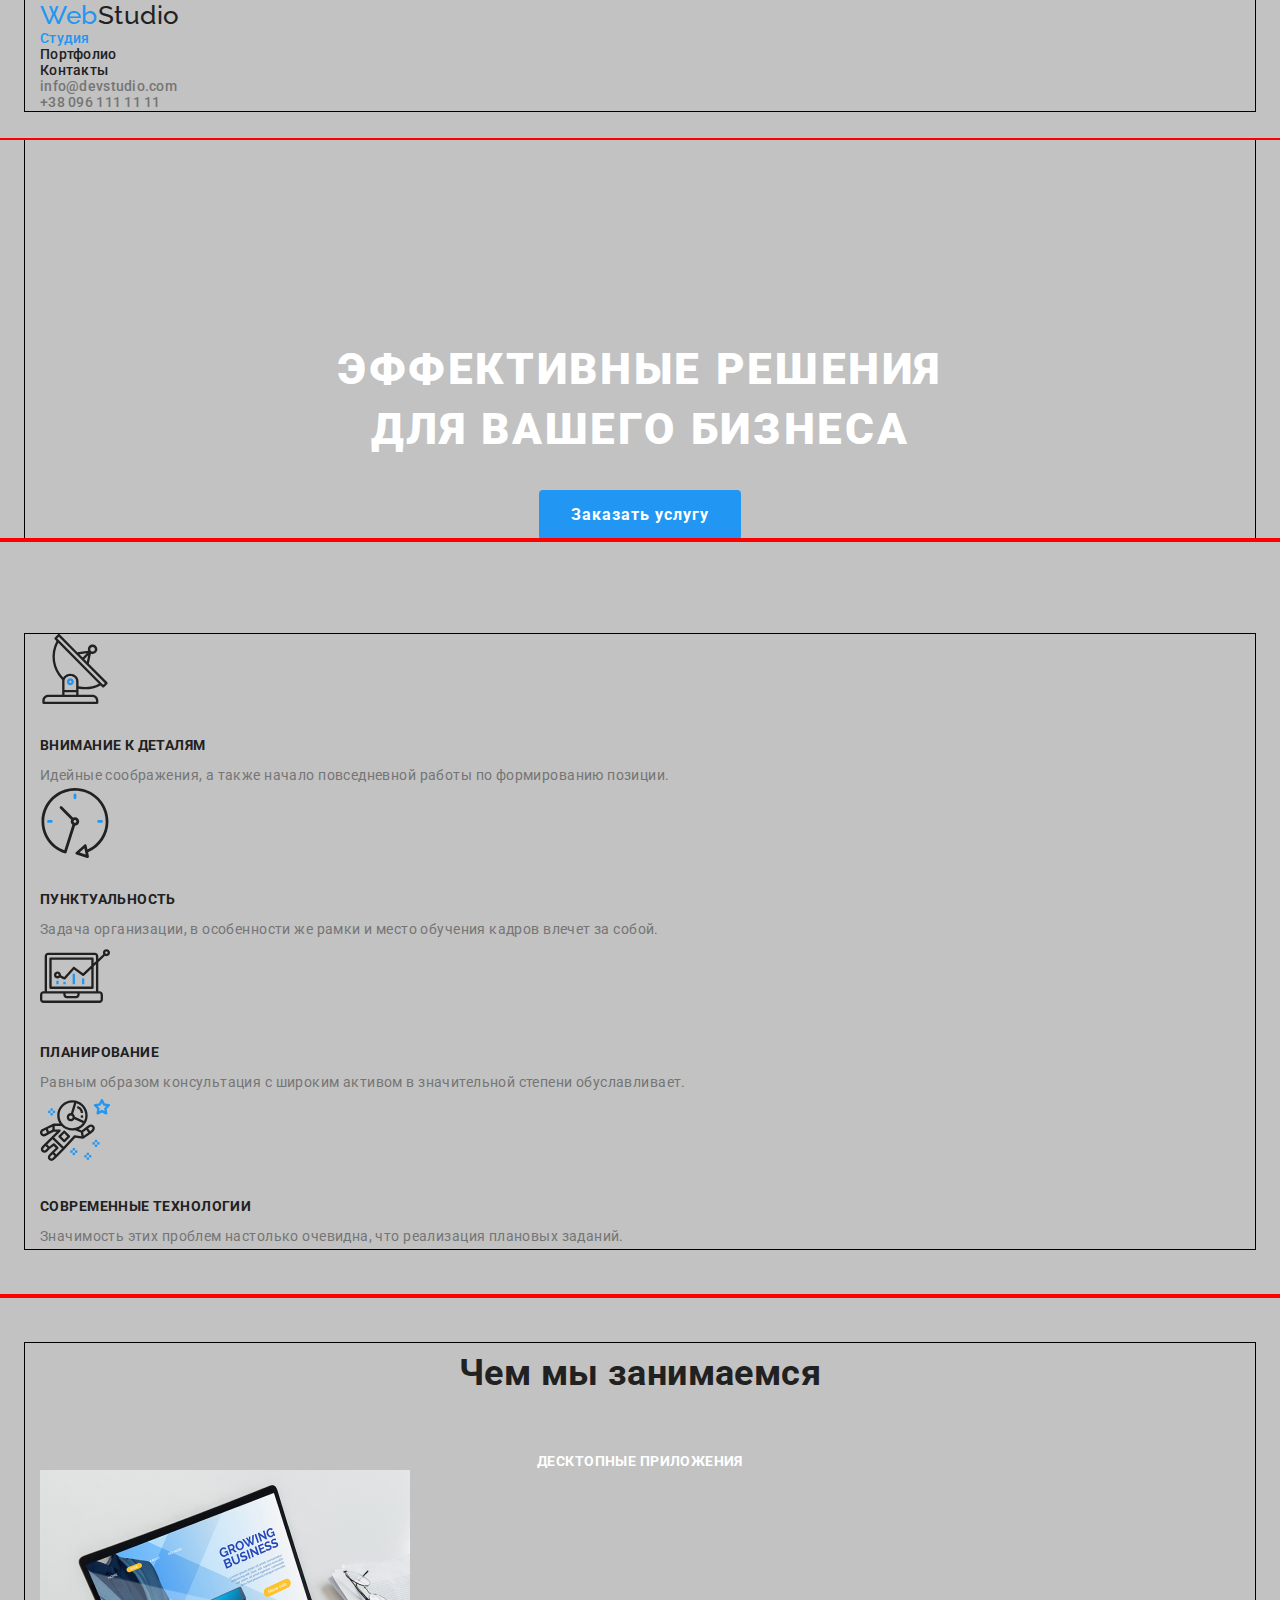
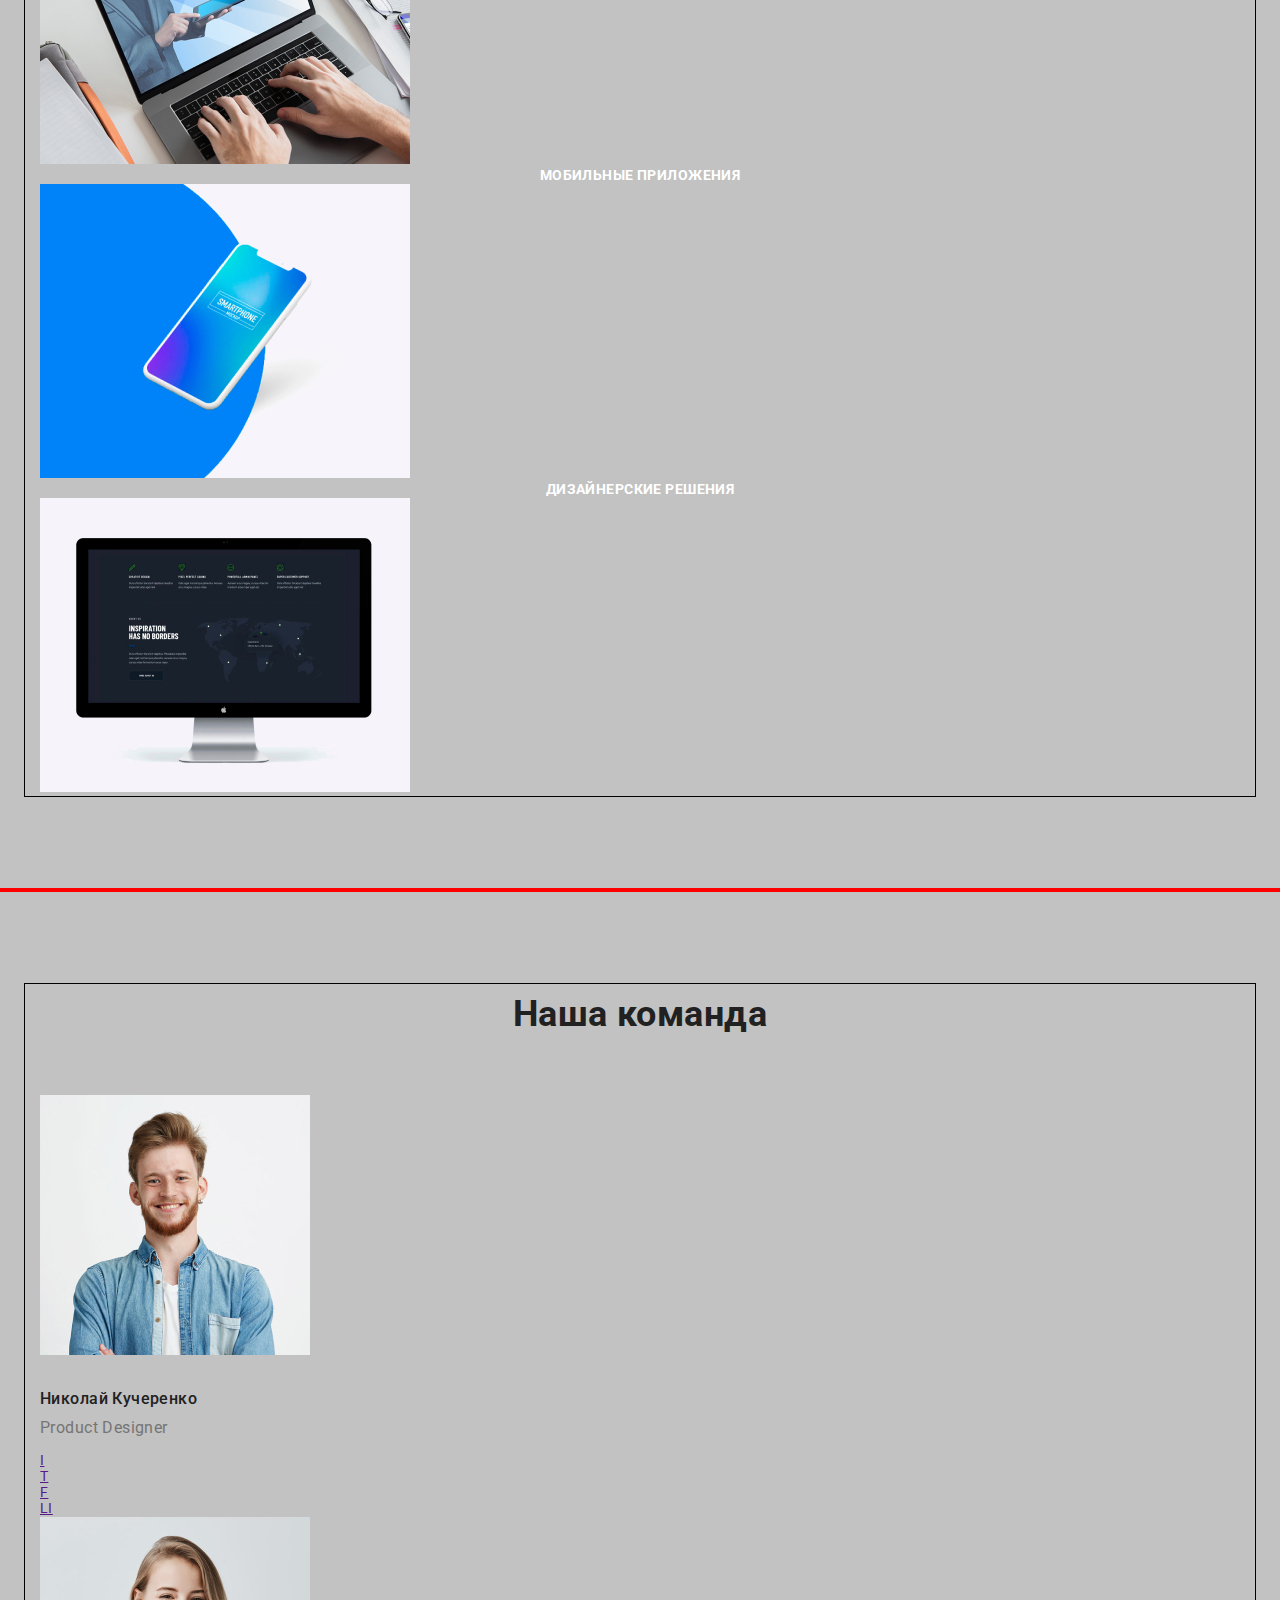
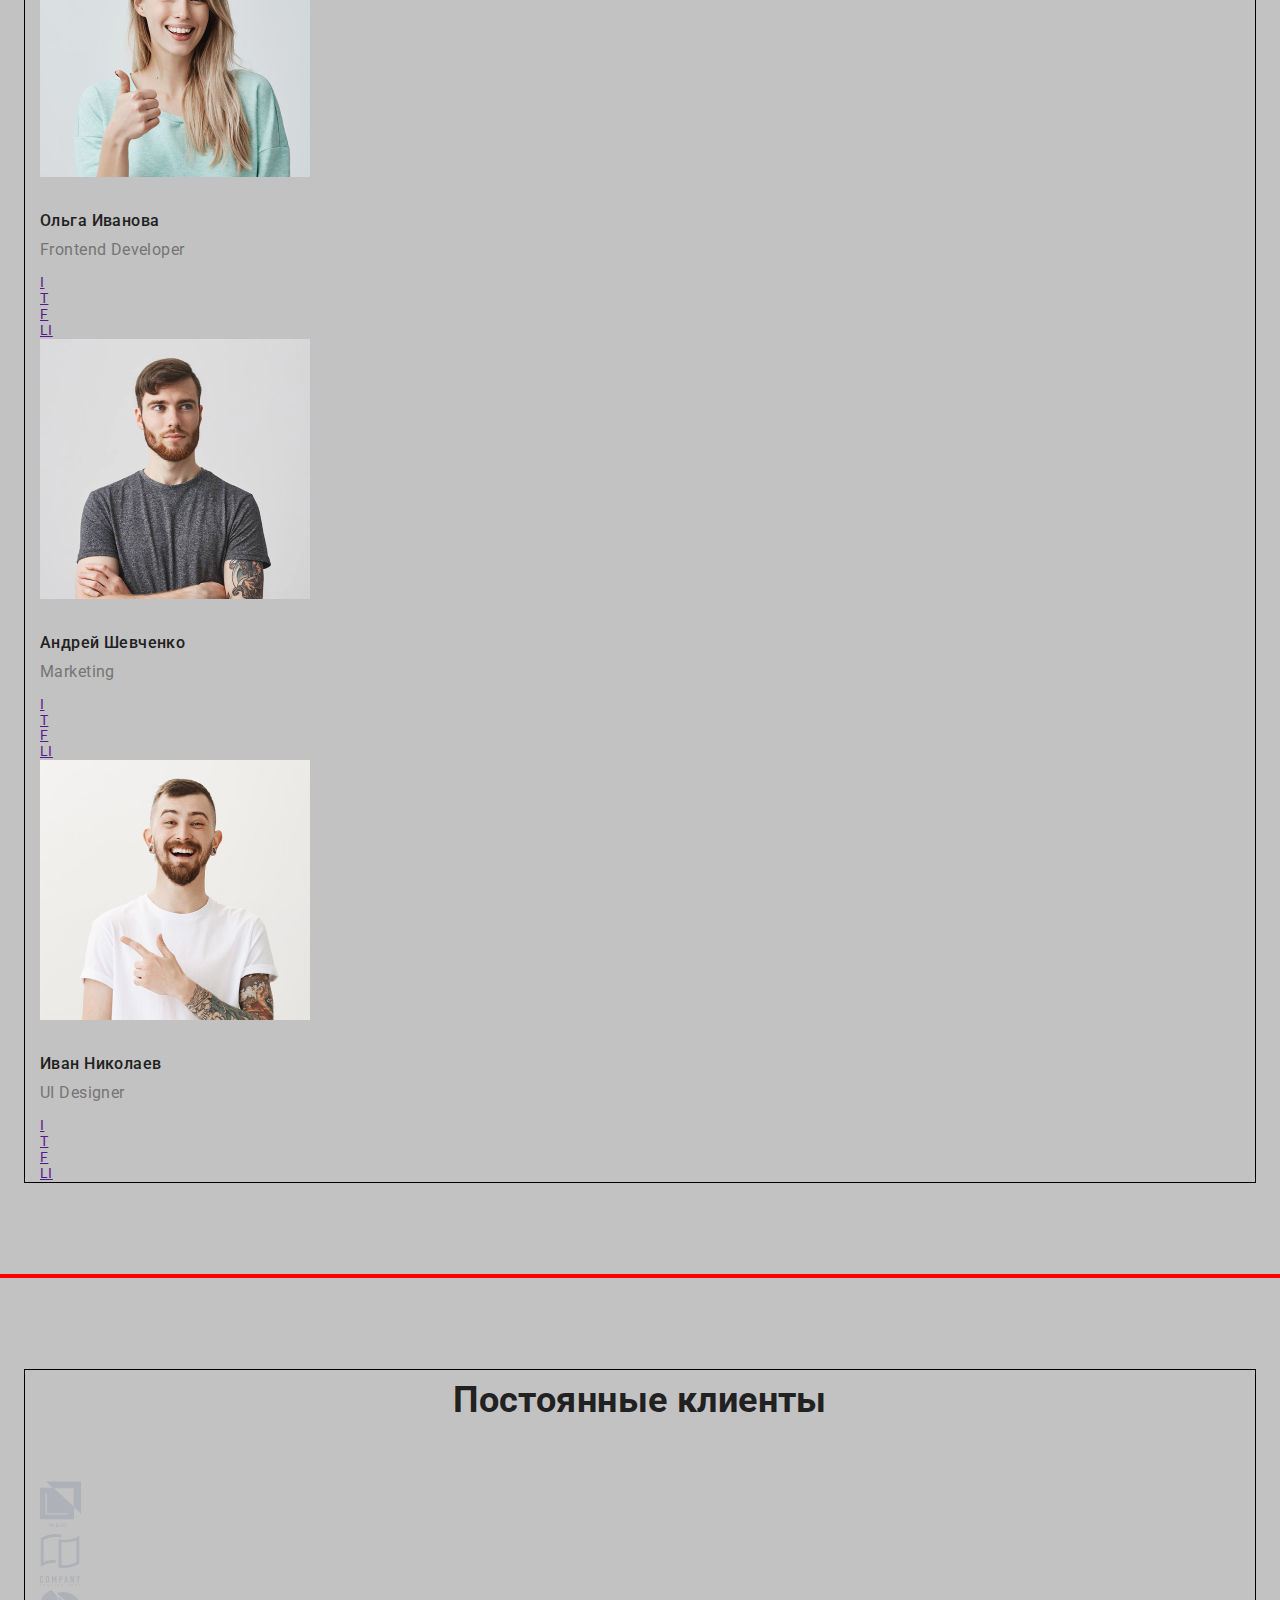
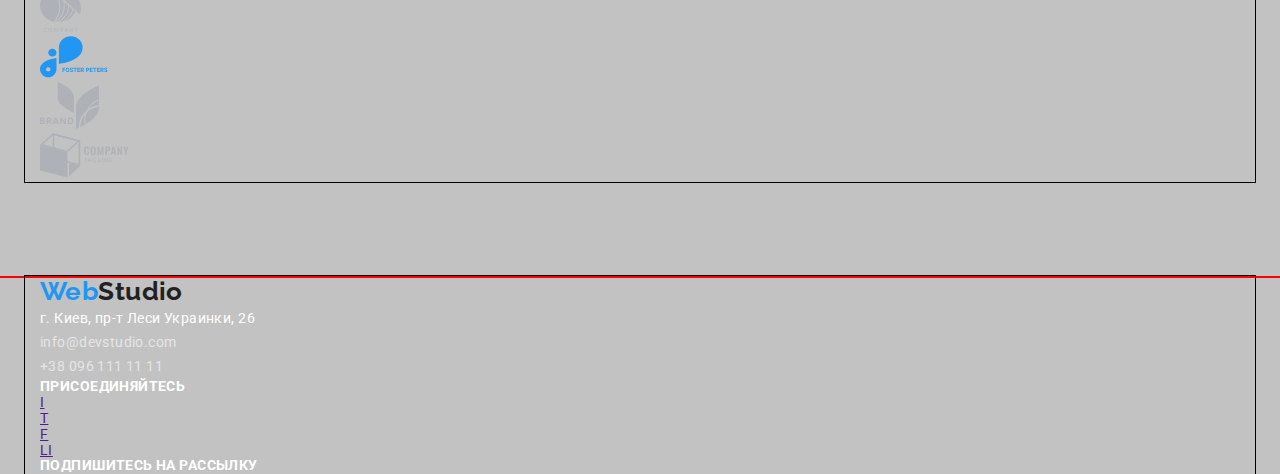
==== index.html @ 11f19dca "paddings" ====
<!DOCTYPE html>
<html lang="ru">
<head>
    <meta charset="UTF-8">
    <meta name="viewport" content="width=device-width, initial-scale=1.0">
    <title>WebStudio</title>
    <link href="https://fonts.googleapis.com/css2?family=Raleway:wght@700&family=Roboto:wght@400;500;700&display=swap"
        rel="stylesheet">
    <link rel="stylesheet" href="./css/styles.css">
    <link rel="stylesheet" href="./css/normalize.css">
</head>
<body>
    <!-- неизменная шапка сайта -->
    <header>
        <div class="container">
                    <nav class="nav">
                        <div class="nav-container">
                            <a href="" class="logo"><span class="part-first">Web</span><span class="part-second">Studio</span></a>
                    
                            <ul class="nav list">
                                <li><a class="active-page" href="./index.html">Студия</a></li>
                                <li><a href="./portfolio.html">Портфолио</a></li>
                                <li><a href="">Контакты</a></li>
                            </ul>
                        </div>
                    </nav>
                    
                    <div class="contacts-container">
                        <ul class="contacts list">
                            <li><a href="mailto:info@devstudio.com">info@devstudio.com</a></li>
                            <li><a href="tel:00380961111111">+38 096 111 11 11</a></li>
                        </ul>
                    </div>
        </div>
          
    </header>

    <main>
        <!-- герой -->
        <section class="hero section">
            <div class="container">
                <h1>Эффективные решения<br> для вашего бизнеса</h1>
                <a class="btn" href=""> Заказать услугу</a>
            </div>
        </section>
        
        <!-- наши преимущества -->
        <section class="advantages section">
           <div class="container">
                <h2 hidden>Наши преимущества</h2> <!-- заголовок будет невидимым, но должен существовать -->
                <ul class="advantages-list list">
                    <li>
                        <img src="./images/antenna.svg" alt="антенна">
                        <h3>Внимание к деталям</h3>
                        <p>Идейные соображения, а также начало повседневной работы по формированию позиции.</p>
                    </li>
                    <li>
                        <img src="./images/clock.svg" alt="часы">
                        <h3>Пунктуальность</h3>
                        <p>Задача организации, в особенности же рамки и место обучения кадров влечет за собой.</p>
                    </li>
                    <li>
                        <img src="./images/diagram.svg" alt="схема">
                        <h3>Планирование</h3>
                        <p>Равным образом консультация с широким активом в значительной степени обуславливает.</p>
                    </li>
                    <li>
                        <img src="./images/astronaut.svg" alt="космонавт">
                        <h3>Современные технологии</h3>
                        <p>Значимость этих проблем настолько очевидна, что реализация плановых заданий.</p>
                    </li>
                </ul>
           </div>
        </section>

        <!-- Чем мы занимаемся -->
        <section class="activities section">
            <div class="container">
                <h2 class="section-title">Чем мы занимаемся</h2>
                <ul class="activities-list list">
                    <li class="activities-list-item">
                        <h3>Десктопные приложения</h3>
                        <img src="./images/laptop1.jpg" alt="пк" width="370" height="294">
                    </li>
                    <li class="activities-list-item">
                        <h3>Мобильные приложения</h3>
                        <img src="./images/phone2.jpg" alt="мобильный телефон" width="370" height="294">
                        </liclass="activities-list-item">
                    <li class="activities-list-item">
                        <h3>Дизайнерские решения</h3>
                        <img src="./images/monitor3.jpg" alt="монитор" width="370" height="294">
                    </li>
            </div>
            </ul>
        </section>

        <!-- Наша команда -->
        <section class="team section">
            <div class="container">
                <h2 class="section-title">Наша команда</h2>
                <ul class="our-team-list list">
                    <li class="our-team-list-item">
                        <img src="./images/person1.jpg" alt="фото Кучеренко" width="270" height="260">
                        <h3>Николай Кучеренко</h3>
                        <p>Product Designer</p>
                        <ul class="list">
                            <li><a href="" aria-label="insta icon">I</a></li>
                            <li><a href="" aria-label="twitter icon">T</a></li>
                            <li><a href="" aria-label="facebook icon">F</a></li>
                            <li><a href="" aria-label="linkedin icon">LI</a></li>
                        </ul>
                    </li>
                    <li class="our-team-list-item">
                        <img src="./images/person2.jpg" alt="фото Иванова" width="270" height="260">
                        <h3>Ольга Иванова</h3>
                        <p>Frontend Developer</p>
                        <ul class="list">
                            <li><a href="" aria-label="insta icon">I</a></li>
                            <li><a href="" aria-label="twitter icon">T</a></li>
                            <li><a href="" aria-label="facebook icon">F</a></li>
                            <li><a href="" aria-label="linkedin icon">LI</a></li>
                        </ul>
                    </li>
                    <li class="our-team-list-item">
                        <img src="./images/person3.jpg" alt="фото Шевченко" width="270" height="260">
                        <h3>Андрей Шевченко</h3>
                        <p>Marketing</p>
                        <ul class="list">
                            <li><a href="" aria-label="insta icon">I</a></li>
                            <li><a href="" aria-label="twitter icon">T</a></li>
                            <li><a href="" aria-label="facebook icon">F</a></li>
                            <li><a href="" aria-label="linkedin icon">LI</a></li>
                        </ul>
                    </li>
                    <li class="our-team-list-item">
                        <img src="./images/person4.jpg" alt="фото Николаев" width="270" height="260">
                        <h3>Иван Николаев</h3>
                        <p>UI Designer</p>
                        <ul class="list">
                            <li><a href="" aria-label="insta icon">I</a></li>
                            <li><a href="" aria-label="twitter icon">T</a></li>
                            <li><a href="" aria-label="facebook icon">F</a></li>
                            <li><a href="" aria-label="linkedin icon">LI</a></li>
                        </ul>
                    </li>
                </ul>
            </div>
        </section>

        <!-- Постоянные клиенты -->
        <section class="clients section">
            <div class="container">
                <h2 class="section-title">Постоянные клиенты</h2>
                
                <ul class="clients-list list">
                    <li class="clients-list-item">
                        <a class="client" href="" target="_blank">
                            <img class="clients-list-item-icon" src="./images/logo1.svg" alt="логотип компании"></a>
                    </li>
                    <li>
                        <a href="" target="_blank"><img src="./images/logo2.svg" alt="логотип компании"></a>
                    </li>
                    <li>
                        <a href="" target="_blank"><img src="./images/logo3.svg" alt="логотип компании"></a>
                    </li>
                    <li>
                        <a href="" target="_blank"><img src="./images/logo4.svg" alt="логотип компании"></a>
                    </li>
                    <li>
                        <a href="" target="_blank"><img src="./images/logo5.svg" alt="логотип компании"></a>
                    </li>
                    <li>
                        <a href="" target="_blank"><img src="./images/logo6.svg" alt="логотип компании"></a>
                    </li>
                </ul>
            </div>

        </section>

    </main>

<!-- футер -->

    <footer>
        <div class="container">
            <div>
                <a href="" class="logo"><span class="part-first">Web</span><span class="part-second">Studio</span></a>
            
                <address class="location">
                    <a class="map" href="https://goo.gl/maps/HwrvqcL7cg5Yp1Jj8">г. Киев, пр-т Леси Украинки, 26</a>
            
                    <ul class="footer-contacts list">
                        <li><a class="footer-contacts-details" href="mailto:info@devstudio.com">info@devstudio.com</a></li>
                        <li><a class="footer-contacts-details" href="tel:00380961111111">+38 096 111 11 11</a></li>
                    </ul>
                </address>
            
            
            </div>
            
            <div>
                <b class="attention">Присоединяйтесь</b>
                <ul class="sm-list list">
                    <li><a href="" aria-label="insta icon">I</a></li>
                    <li><a href="" aria-label="twitter icon">T</a></li>
                    <li><a href="" aria-label="facebook icon">F</a></li>
                    <li><a href="" aria-label="linkedin icon">LI</a></li>
                </ul>
            </div>
            
            <div>
                <b class="attention">Подпишитесь на рассылку</b>
                <!-- здесь будет форма -->
            </div>
        </div>
    </footer>    
</body>
</html>
---- css/styles.css ----
:root{
    --primary-text-color: #757575;
    --black-title-color: #212121;
    --white-title-color: #ffffff;
    --additional-color: #2196F3;

    --primary-bgc: #ffffff;
    --button-bcg: #F5F4FA;
    --temporary-bgc: #c2c2c2;
}

html{
    box-sizing: border-box;
}

*, *::before, *::after{
    box-sizing: inherit; 
}

body{
    color:var(--primary-text-color);
    background-color: var(--temporary-bgc);
    font-family: Roboto, sans-serif;
    font-size: 14px;
    line-height: 1.14;
    letter-spacing: 0.03em;
    
    
}
.list{
    list-style: none;
    padding: 0;
    margin: 0;
}

h1, h2, h3, h4, h5, h6, p {
    margin-top: 0px;
    margin-bottom: 0px;
}

.nav .active-page{
    color: var(--additional-color);
}

.section-title{
    color: var(--black-title-color);
    font-weight: 700;
    font-size: 36px;
    line-height: 1.7;
    text-align: center;
    margin-bottom: 50px;
}

.current{
    color: var(--additional-color);
}

.container{
    width: 1230px;
    padding-right: 15px;
    padding-left: 15px;
    margin-left: auto;
    margin-right: auto;
    outline: 1px solid black;
}

section{
    outline: 2px solid red;
}

/* LOGO */
.part-first{
    color: var(--additional-color);
}

.part-second{
    color: var(--black-title-color);
}

.logo{
    font-family: Raleway, sans-serif;
    text-decoration: none;
    font-weight: bold;
    font-size: 26px;
    line-height: 1.2;
}

/* NAVIGATION */

.nav a{
    color: var(--black-title-color);
    text-decoration: none;
    font-weight: 500;
    letter-spacing: 0.02em;
}

.nav a:hover,
.nav a:focus{
    color: var(--additional-color);
}

/* CONTACTS */

.contacts a{
    color: var(--primary-text-color);
    text-decoration: none;
    font-weight: 500;
    font-size: inherit;
    line-height: 1.14;
    letter-spacing: 0.02em;
}

.contacts a:hover{
    color: var(--additional-color)
}

/* герой */

.hero{
    text-align: center;
    margin: 0;
}

.hero h1{
    color: var(--white-title-color);
    text-transform: uppercase;
    font-weight: 900;
    font-size: 44px;
    line-height: 1.36;
    letter-spacing: 0.06em;
    padding-top: 200px;
    margin-bottom: 30px;
}

.hero a{
    color: var(--white-title-color);
    background-color: var(--additional-color);
    text-decoration: none;
    font-weight: bold;
    font-size: 16px;
    line-height: 1.87;
    text-align: center;
    letter-spacing: 0.06em;   
}

.btn{
    display: inline-block;
    padding: 10px 32px;
    border-radius: 4px;
}

/* наши преимущества */

.advantages{
    padding-top: 94px;
    padding-bottom: 47px;
}

.advantages-list h3,
.activities-list h3{
    font-size: 14px;
    line-height: 1.14;
    color: var(--black-title-color);
    text-transform: uppercase;
    font-weight: bold;
    
}

.advantages-list h3{
    margin-top: 30px;
    margin-bottom: 10px;
}

.advantages-list p{
    font-size: 14px;
    line-height: 1.7;
}

/* Чем мы занимаемся */

.activities{
    margin: 0px;
    padding-top: 47px;
    padding-bottom: 94px;
}

.activities-list h3{
    color: var(--white-title-color);
    text-align: center;
}

/* Команда */

.team{
    padding-top: 94px;
    padding-bottom: 94px;
}

.team img{
    margin-bottom: 30px;
}

.team h3{
    color: var(--black-title-color);
    font-weight: 500;
    font-size: 16px;
    line-height: 1.19;
    margin-bottom: 10px;
}

.team p{
    font-size: 16px;
    line-height: 1.19;
    margin-bottom: 16px;
}

.team a:hover,
.team a:focus{
    background-color: var(--additional-color);
}


/* Постоянные клиенты  */

.clients{
    padding-top: 94px;
    padding-bottom: 94px;
}

.client-list-item:hover .clients-list-item-icon{
    fill: var(--additional-color); 
}

/* footer */

.location .map{
    color: var(--white-title-color);
    font-size: 14px;
    line-height: 1.7;
    font-style: normal;
    text-decoration: none;
}

.footer-contacts .footer-contacts-details{
    color: rgba(255, 255, 255, 0.6);
    font-size: inherit;
    line-height: 1.7;
    font-style: normal;
    text-decoration: none;
}

.attention{
    color: var(--white-title-color);
    font-weight: bold;
    text-transform: uppercase;
}

.sm-list a:hover{
    background-color: var(--additional-color);
}


/* PORTFOLIO */

.portfolio-button{
    font-family: inherit;
    color: var(--black-title-color);
    background-color: var(--button-bcg);
    font-weight: 500;
    font-size: 16px;
    line-height: 1.62;
    text-align: center;

}

.portfolio-button:hover{
    color: var(--white-title-color);
    background-color: var(--additional-color);
}

.portfolio-list a{
    text-decoration: none;
}

.portfolio-list h2{
    color: var(--black-title-color);
    font-weight: bold;
    font-size: 18px;
    line-height: 2;
    letter-spacing: 0.06em;
}

.portfolio-type{
    color: var(--primary-text-color);
    font-size: 16px;
    line-height: 1.9;
}

.portfolio-description{
    color: var(--white-title-color);
    font-size: 18px;
    line-height: 28px;
}
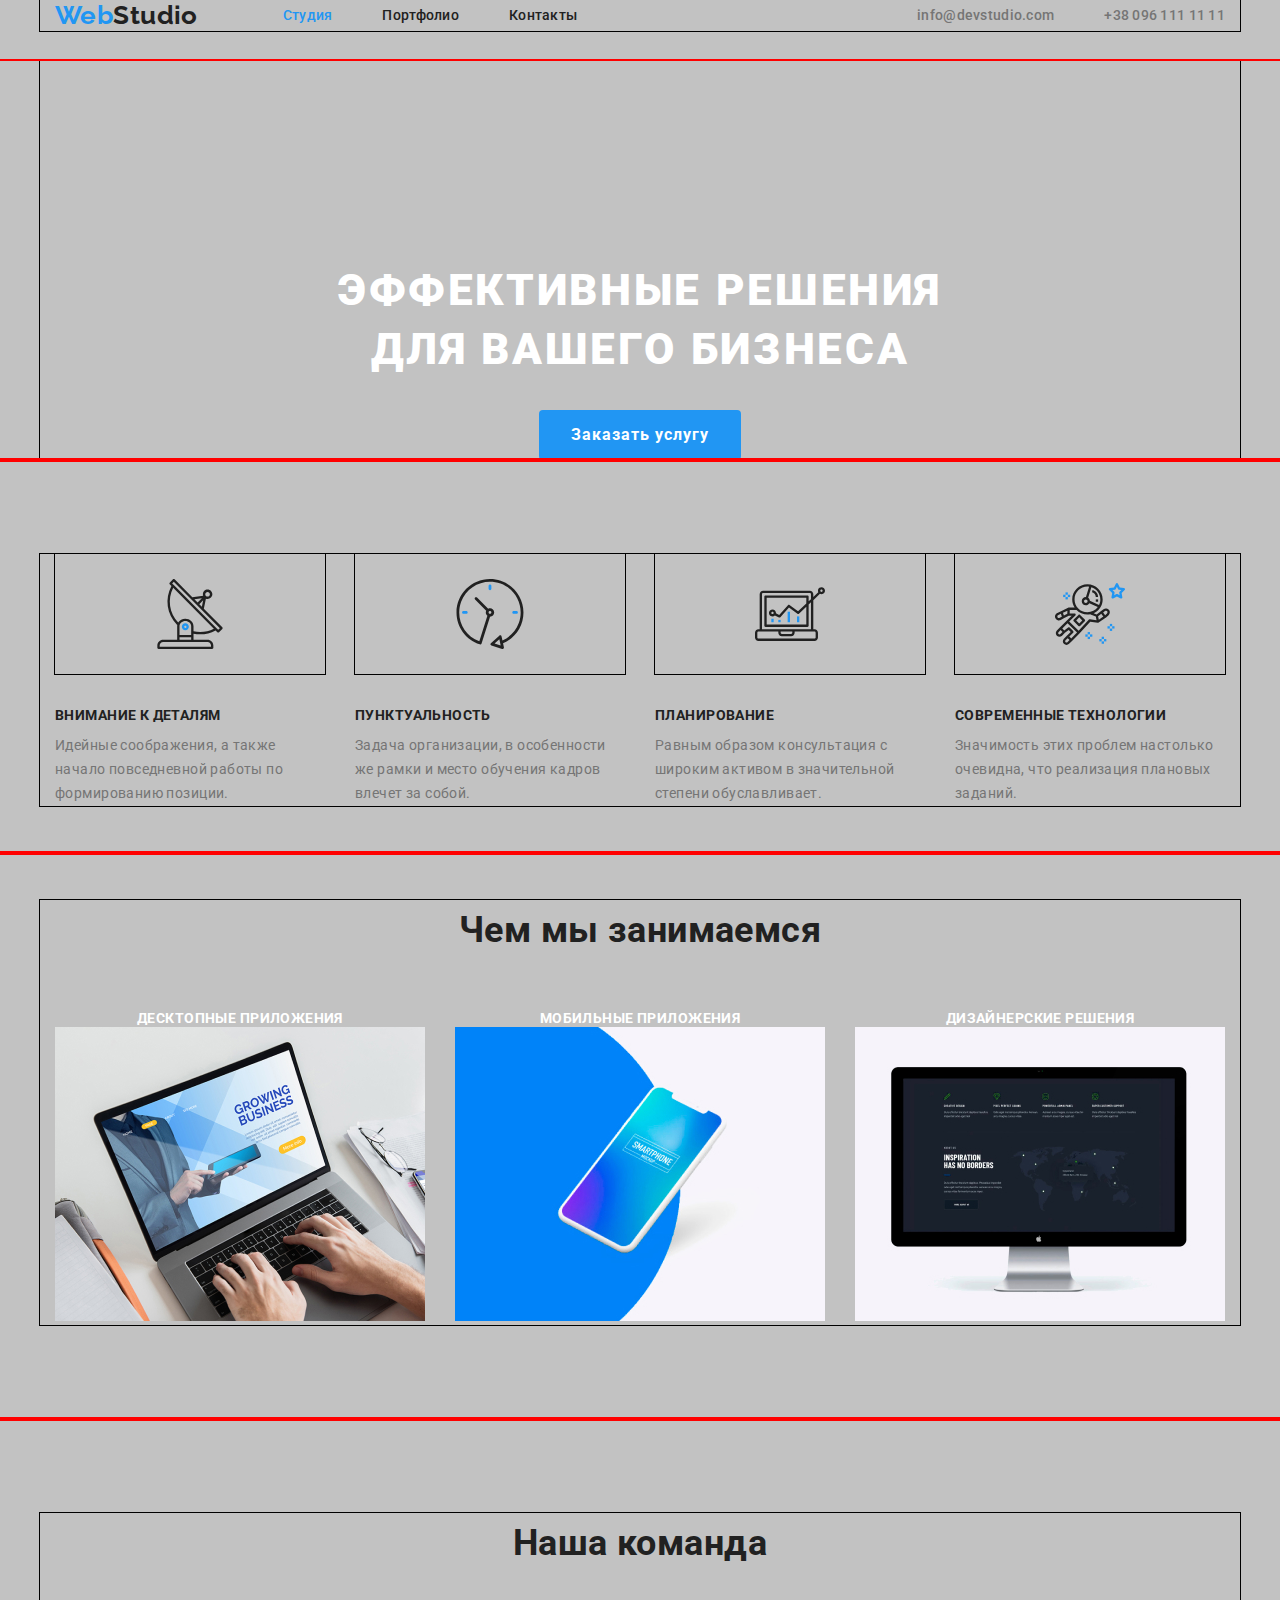
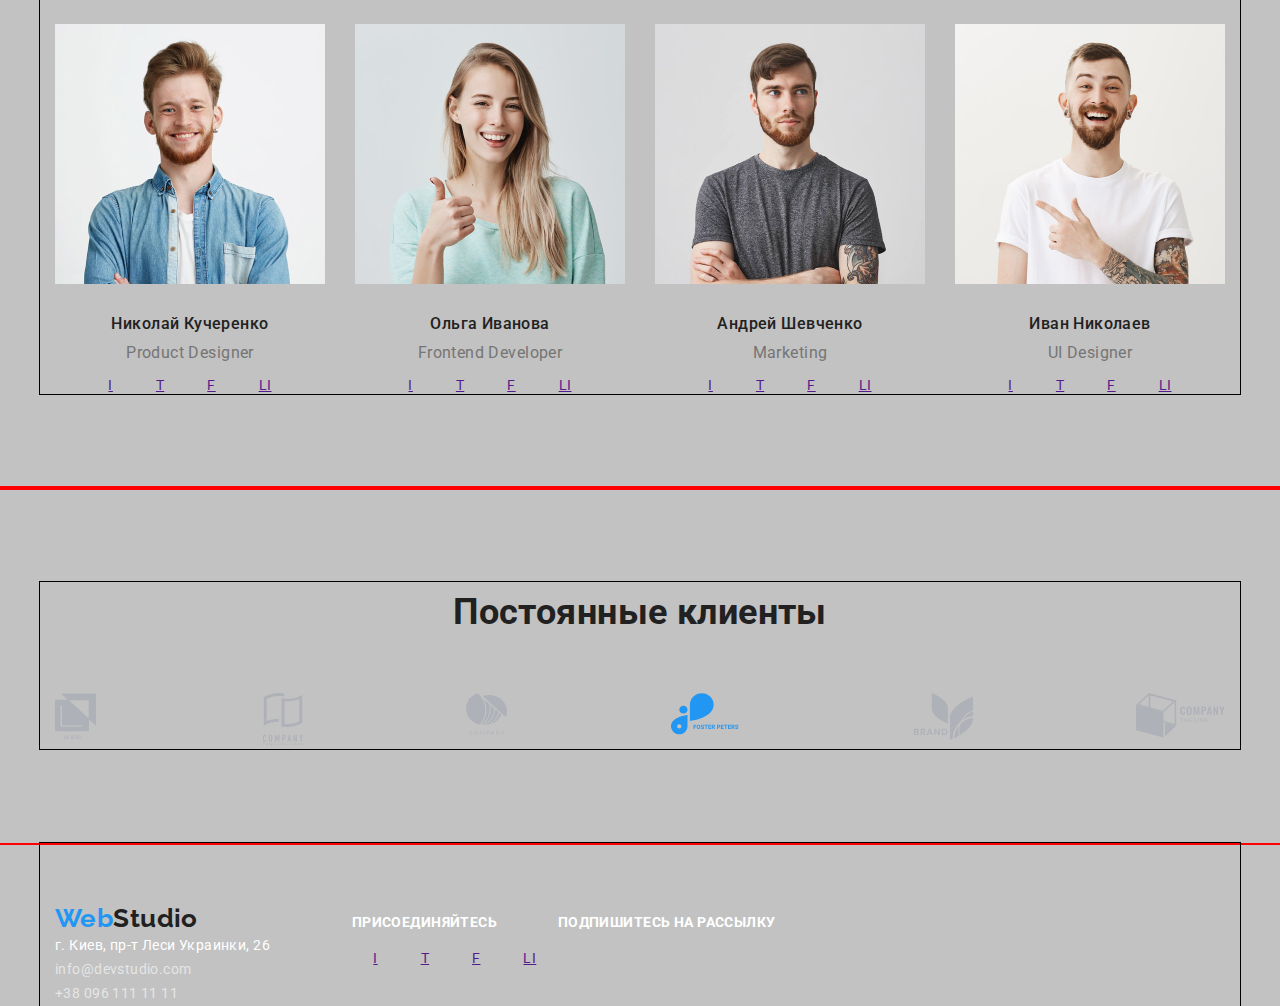
==== commit 95a512df: "home work 3 - 1st attempt" ====
--- a/index.html
+++ b/index.html
@@ -12,23 +12,21 @@
 <body>
     <!-- неизменная шапка сайта -->
     <header>
-        <div class="container">
-                    <nav class="nav">
-                        <div class="nav-container">
+        <div class="container header">
+                    <nav class="navigation">
                             <a href="" class="logo"><span class="part-first">Web</span><span class="part-second">Studio</span></a>
                     
                             <ul class="nav list">
-                                <li><a class="active-page" href="./index.html">Студия</a></li>
-                                <li><a href="./portfolio.html">Портфолио</a></li>
-                                <li><a href="">Контакты</a></li>
+                                <li class="nav-item"><a class="active-page" href="./index.html">Студия</a></li>
+                                <li class="nav-item"><a href="./portfolio.html">Портфолио</a></li>
+                                <li class="nav-item"><a href="">Контакты</a></li>
                             </ul>
-                        </div>
                     </nav>
                     
                     <div class="contacts-container">
                         <ul class="contacts list">
-                            <li><a href="mailto:info@devstudio.com">info@devstudio.com</a></li>
-                            <li><a href="tel:00380961111111">+38 096 111 11 11</a></li>
+                            <li class="contact-item"><a href="mailto:info@devstudio.com">info@devstudio.com</a></li>
+                            <li class="contact-item"><a href="tel:00380961111111">+38 096 111 11 11</a></li>
                         </ul>
                     </div>
         </div>
@@ -49,22 +47,22 @@
            <div class="container">
                 <h2 hidden>Наши преимущества</h2> <!-- заголовок будет невидимым, но должен существовать -->
                 <ul class="advantages-list list">
-                    <li>
+                    <li class="advantages-list-item">
                         <img src="./images/antenna.svg" alt="антенна">
                         <h3>Внимание к деталям</h3>
                         <p>Идейные соображения, а также начало повседневной работы по формированию позиции.</p>
                     </li>
-                    <li>
+                    <li class="advantages-list-item">
                         <img src="./images/clock.svg" alt="часы">
                         <h3>Пунктуальность</h3>
                         <p>Задача организации, в особенности же рамки и место обучения кадров влечет за собой.</p>
                     </li>
-                    <li>
+                    <li class="advantages-list-item">
                         <img src="./images/diagram.svg" alt="схема">
                         <h3>Планирование</h3>
                         <p>Равным образом консультация с широким активом в значительной степени обуславливает.</p>
                     </li>
-                    <li>
+                    <li class="advantages-list-item">
                         <img src="./images/astronaut.svg" alt="космонавт">
                         <h3>Современные технологии</h3>
                         <p>Значимость этих проблем настолько очевидна, что реализация плановых заданий.</p>
@@ -85,13 +83,14 @@
                     <li class="activities-list-item">
                         <h3>Мобильные приложения</h3>
                         <img src="./images/phone2.jpg" alt="мобильный телефон" width="370" height="294">
-                        </liclass="activities-list-item">
+                    </li>
                     <li class="activities-list-item">
                         <h3>Дизайнерские решения</h3>
                         <img src="./images/monitor3.jpg" alt="монитор" width="370" height="294">
                     </li>
-            </div>
-            </ul>
+                </ul>
+            </div>
+    
         </section>
 
         <!-- Наша команда -->
@@ -103,7 +102,7 @@
                         <img src="./images/person1.jpg" alt="фото Кучеренко" width="270" height="260">
                         <h3>Николай Кучеренко</h3>
                         <p>Product Designer</p>
-                        <ul class="list">
+                        <ul class="sm-list list">
                             <li><a href="" aria-label="insta icon">I</a></li>
                             <li><a href="" aria-label="twitter icon">T</a></li>
                             <li><a href="" aria-label="facebook icon">F</a></li>
@@ -114,7 +113,7 @@
                         <img src="./images/person2.jpg" alt="фото Иванова" width="270" height="260">
                         <h3>Ольга Иванова</h3>
                         <p>Frontend Developer</p>
-                        <ul class="list">
+                        <ul class="sm-list list">
                             <li><a href="" aria-label="insta icon">I</a></li>
                             <li><a href="" aria-label="twitter icon">T</a></li>
                             <li><a href="" aria-label="facebook icon">F</a></li>
@@ -125,7 +124,7 @@
                         <img src="./images/person3.jpg" alt="фото Шевченко" width="270" height="260">
                         <h3>Андрей Шевченко</h3>
                         <p>Marketing</p>
-                        <ul class="list">
+                        <ul class="sm-list list">
                             <li><a href="" aria-label="insta icon">I</a></li>
                             <li><a href="" aria-label="twitter icon">T</a></li>
                             <li><a href="" aria-label="facebook icon">F</a></li>
@@ -136,7 +135,7 @@
                         <img src="./images/person4.jpg" alt="фото Николаев" width="270" height="260">
                         <h3>Иван Николаев</h3>
                         <p>UI Designer</p>
-                        <ul class="list">
+                        <ul class="sm-list list">
                             <li><a href="" aria-label="insta icon">I</a></li>
                             <li><a href="" aria-label="twitter icon">T</a></li>
                             <li><a href="" aria-label="facebook icon">F</a></li>
@@ -182,38 +181,39 @@
 <!-- футер -->
 
     <footer>
-        <div class="container">
-            <div>
+        <div class="footer-container container">
+            <div class="footer-logo">
                 <a href="" class="logo"><span class="part-first">Web</span><span class="part-second">Studio</span></a>
-            
+    
                 <address class="location">
                     <a class="map" href="https://goo.gl/maps/HwrvqcL7cg5Yp1Jj8">г. Киев, пр-т Леси Украинки, 26</a>
-            
+    
                     <ul class="footer-contacts list">
                         <li><a class="footer-contacts-details" href="mailto:info@devstudio.com">info@devstudio.com</a></li>
                         <li><a class="footer-contacts-details" href="tel:00380961111111">+38 096 111 11 11</a></li>
                     </ul>
                 </address>
-            
-            
-            </div>
-            
-            <div>
-                <b class="attention">Присоединяйтесь</b>
-                <ul class="sm-list list">
-                    <li><a href="" aria-label="insta icon">I</a></li>
-                    <li><a href="" aria-label="twitter icon">T</a></li>
-                    <li><a href="" aria-label="facebook icon">F</a></li>
-                    <li><a href="" aria-label="linkedin icon">LI</a></li>
-                </ul>
-            </div>
-            
-            <div>
-                <b class="attention">Подпишитесь на рассылку</b>
-                <!-- здесь будет форма -->
+            </div>
+    
+            <div class="footer-attention">
+                <div class="join">
+                    <b class="attention">Присоединяйтесь</b>
+                    <ul class="sm-list list">
+                        <li><a href="" aria-label="insta icon">I</a></li>
+                        <li><a href="" aria-label="twitter icon">T</a></li>
+                        <li><a href="" aria-label="facebook icon">F</a></li>
+                        <li><a href="" aria-label="linkedin icon">LI</a></li>
+                    </ul>
+                </div>
+    
+    
+                <div class="form">
+                    <b class="attention">Подпишитесь на рассылку</b>
+                    <!-- здесь будет форма -->
+                </div>
             </div>
         </div>
-    </footer>    
+    </footer>
 </body>
 </html>
 
--- a/css/styles.css
+++ b/css/styles.css
@@ -33,7 +33,7 @@
     margin: 0;
 }
 
-h1, h2, h3, h4, h5, h6, p {
+h1, h2, h3, h4, h5, h6, p, b {
     margin-top: 0px;
     margin-bottom: 0px;
 }
@@ -56,7 +56,7 @@
 }
 
 .container{
-    width: 1230px;
+    width: 1200px;
     padding-right: 15px;
     padding-left: 15px;
     margin-left: auto;
@@ -83,6 +83,7 @@
     font-weight: bold;
     font-size: 26px;
     line-height: 1.2;
+    margin-right: 85px;
 }
 
 /* NAVIGATION */
@@ -97,6 +98,19 @@
 .nav a:hover,
 .nav a:focus{
     color: var(--additional-color);
+}
+
+.navigation{
+    display: flex;
+    align-items: center;
+}
+
+.nav.list{
+    display: flex;
+}
+
+.nav .nav-item+ .nav-item{
+    margin-left: 50px;
 }
 
 /* CONTACTS */
@@ -113,6 +127,25 @@
 .contacts a:hover{
     color: var(--additional-color)
 }
+
+.contacts{
+    display: flex;
+}
+
+.contacts-container{
+    margin-left: auto;
+}
+
+.contacts .contact-item+ .contact-item{
+    margin-left: 50px;
+}
+
+.header.container{
+    display: flex;
+    align-items: center;
+}
+
+
 
 /* герой */
 
@@ -166,6 +199,12 @@
     
 }
 
+.advantages-list img{
+    padding: 25px 100px;
+
+    outline: 1px solid black;
+}
+
 .advantages-list h3{
     margin-top: 30px;
     margin-bottom: 10px;
@@ -174,6 +213,14 @@
 .advantages-list p{
     font-size: 14px;
     line-height: 1.7;
+}
+
+.advantages-list{
+    display: flex;
+}
+
+.advantages-list .advantages-list-item+ .advantages-list-item{
+    margin-left: 30px;
 }
 
 /* Чем мы занимаемся */
@@ -189,6 +236,11 @@
     text-align: center;
 }
 
+.activities-list{
+    display: flex;
+    justify-content: space-between;
+}
+
 /* Команда */
 
 .team{
@@ -219,6 +271,26 @@
     background-color: var(--additional-color);
 }
 
+.our-team-list{
+    display: flex;
+    justify-content: space-between;
+}
+
+.our-team-list-item{
+    display: flex;
+    flex-direction: column;
+    align-items: center;
+}
+
+.sm-list a:hover{
+    background-color: var(--additional-color);
+}
+
+.sm-list{
+    display: flex;
+    justify-content: space-around;
+    width: 206px;
+}
 
 /* Постоянные клиенты  */
 
@@ -229,6 +301,11 @@
 
 .client-list-item:hover .clients-list-item-icon{
     fill: var(--additional-color); 
+}
+
+.clients-list{
+    display: flex;
+    justify-content: space-between;
 }
 
 /* footer */
@@ -251,16 +328,48 @@
 
 .attention{
     color: var(--white-title-color);
-    font-weight: bold;
     text-transform: uppercase;
-}
-
-.sm-list a:hover{
-    background-color: var(--additional-color);
-}
+    margin-bottom: 20px;
+}
+
+.footer-container{
+    display: flex;
+}
+
+.footer-logo{
+    padding-top: 60px;
+}
+
+.join{
+    display: flex;
+    flex-direction: column;
+    margin-left: 69px;
+}
+
+.footer-attention{
+    display: flex;
+    justify-content: end;
+    padding-top: 72px;
+}
+
 
 
 /* PORTFOLIO */
+
+button{
+    display: inline-block;
+    border: 1px solid transparent;
+}
+
+.container.buttons{
+    display: flex;
+    justify-content: center;
+    margin-top: 93px;
+}
+.button-list{
+    display: flex;
+    align-items: center;
+}
 
 .portfolio-button{
     font-family: inherit;
@@ -270,7 +379,18 @@
     font-size: 16px;
     line-height: 1.62;
     text-align: center;
-
+    padding:6px 22px 6px 22px;
+
+}
+
+.button-list .item+ .item{
+    margin-left: 8px;
+}
+
+/* карты */
+
+.container.cards{
+    margin-top: 34px;
 }
 
 .portfolio-button:hover{
@@ -300,4 +420,25 @@
     color: var(--white-title-color);
     font-size: 18px;
     line-height: 28px;
-}
+    width: 322px;
+    padding: 63px 24px;
+}
+
+.portfolio-list{
+    display: flex;
+    flex-wrap: wrap;
+}
+
+.portfolio-list-item{
+    width:370px;
+    margin-right: 30px;
+    margin-bottom: 30px;
+}
+
+.portfolio-list-item:nth-child(3n){
+    margin-right: 0;
+}
+
+.portfolio-list-item:nth-last-child(-n + 3){
+    margin-bottom: 0;
+}
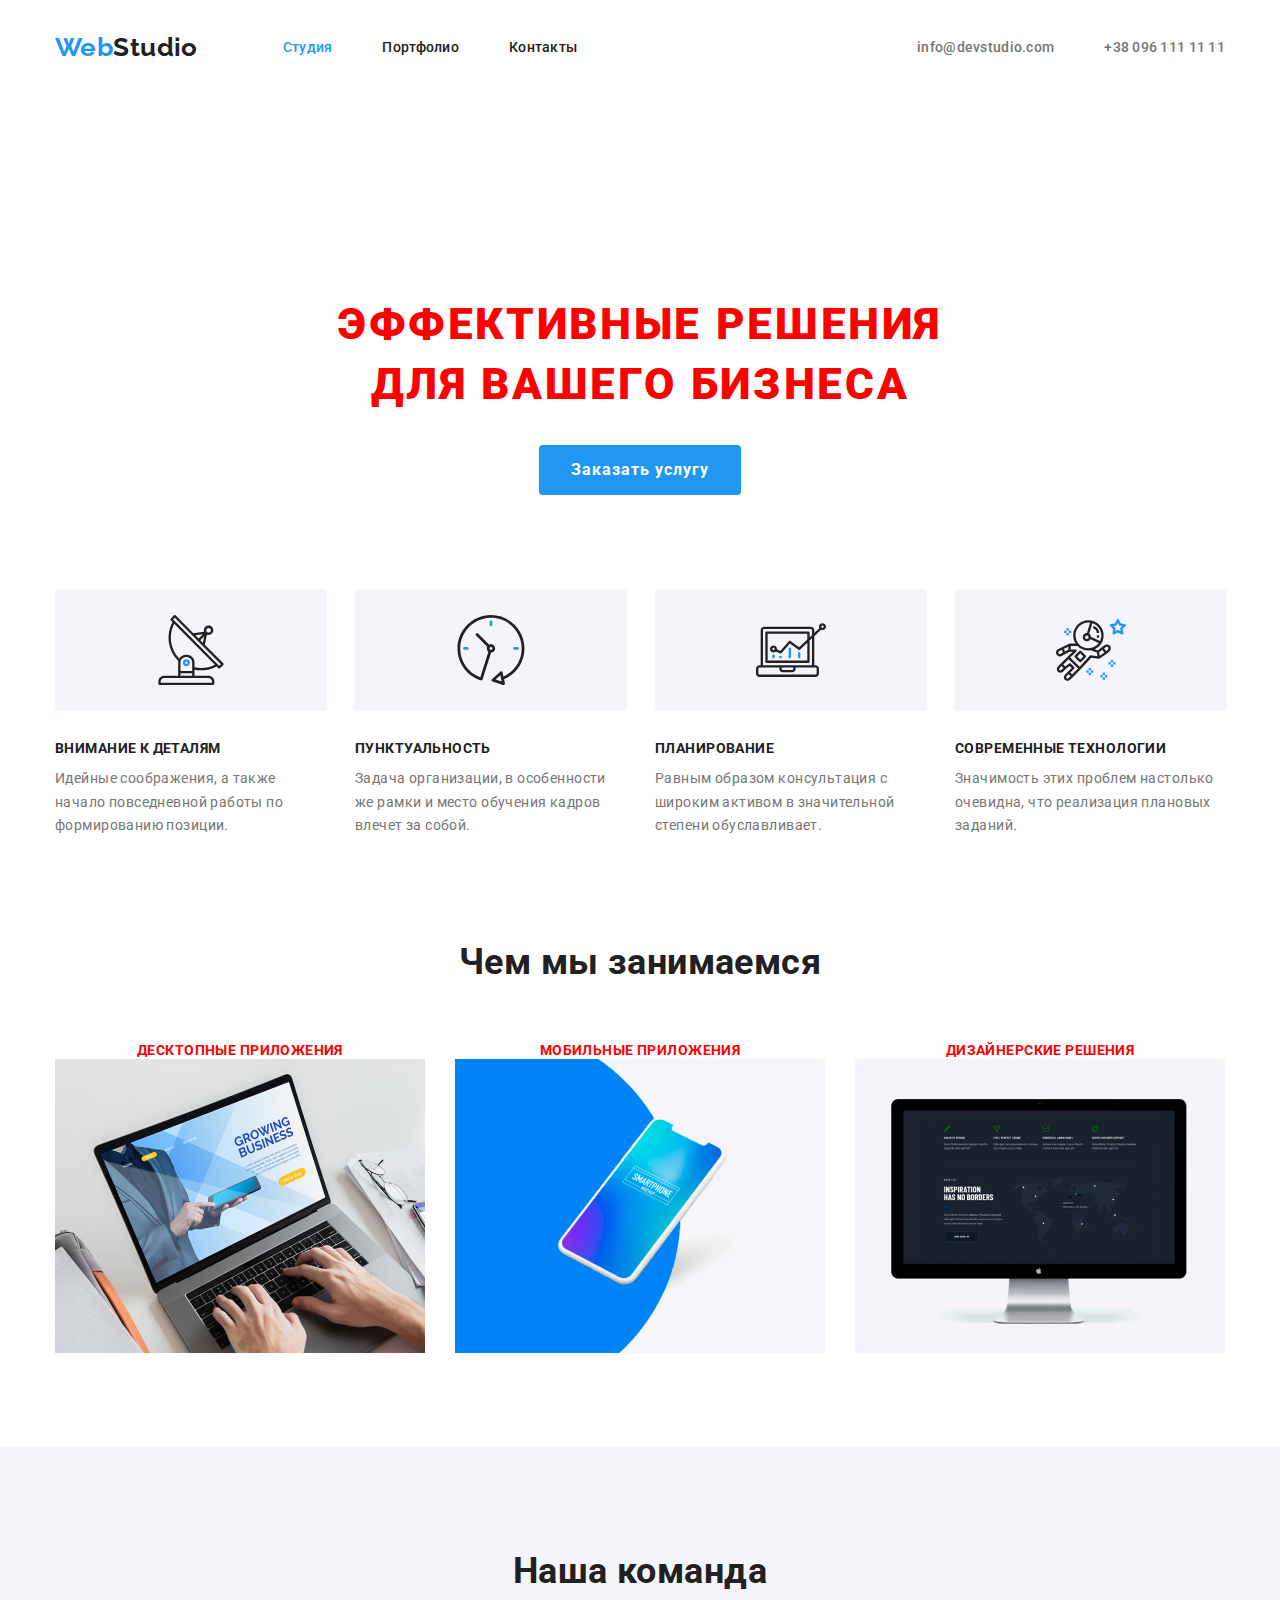
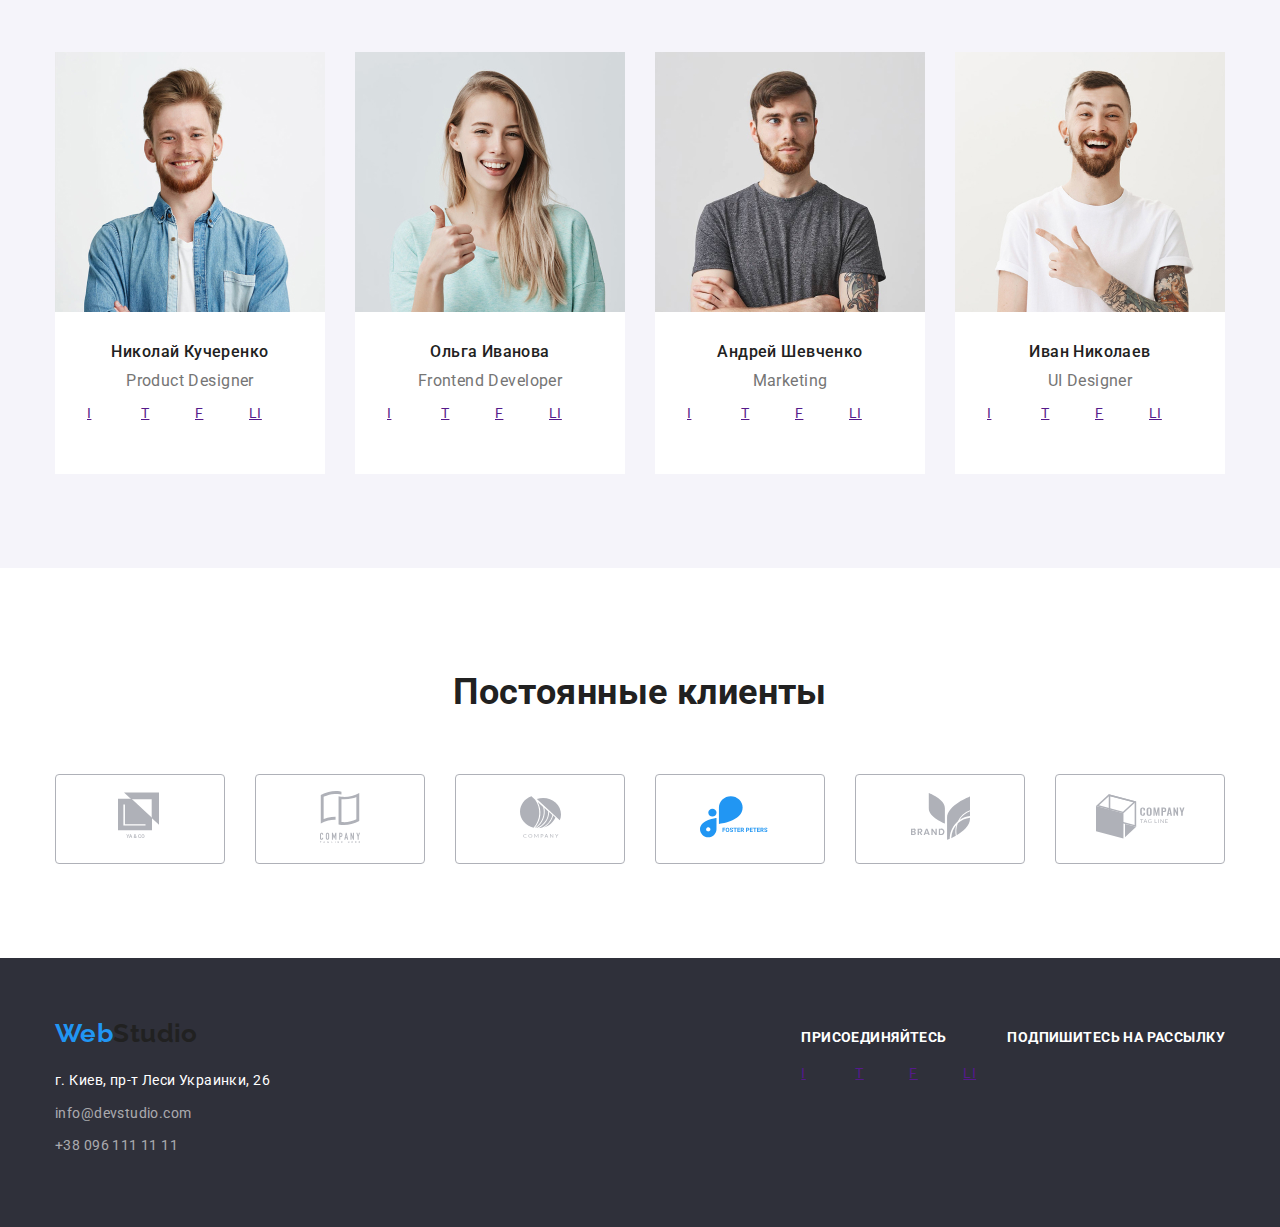
==== commit ebecae51: "home work 3 fixing mistakes" ====
--- a/index.html
+++ b/index.html
@@ -46,7 +46,7 @@
         <section class="advantages section">
            <div class="container">
                 <h2 hidden>Наши преимущества</h2> <!-- заголовок будет невидимым, но должен существовать -->
-                <ul class="advantages-list list">
+                <ul class="advantages-list list link">
                     <li class="advantages-list-item">
                         <img src="./images/antenna.svg" alt="антенна">
                         <h3>Внимание к деталям</h3>
@@ -75,7 +75,7 @@
         <section class="activities section">
             <div class="container">
                 <h2 class="section-title">Чем мы занимаемся</h2>
-                <ul class="activities-list list">
+                <ul class="activities-list list link">
                     <li class="activities-list-item">
                         <h3>Десктопные приложения</h3>
                         <img src="./images/laptop1.jpg" alt="пк" width="370" height="294">
@@ -103,10 +103,10 @@
                         <h3>Николай Кучеренко</h3>
                         <p>Product Designer</p>
                         <ul class="sm-list list">
-                            <li><a href="" aria-label="insta icon">I</a></li>
-                            <li><a href="" aria-label="twitter icon">T</a></li>
-                            <li><a href="" aria-label="facebook icon">F</a></li>
-                            <li><a href="" aria-label="linkedin icon">LI</a></li>
+                            <li class="sm-list-item"><a href="" aria-label="insta icon">I</a></li>
+                            <li class="sm-list-item"><a href="" aria-label="twitter icon">T</a></li>
+                            <li class="sm-list-item"><a href="" aria-label="facebook icon">F</a></li>
+                            <li class="sm-list-item"><a href="" aria-label="linkedin icon">LI</a></li>
                         </ul>
                     </li>
                     <li class="our-team-list-item">
@@ -114,10 +114,10 @@
                         <h3>Ольга Иванова</h3>
                         <p>Frontend Developer</p>
                         <ul class="sm-list list">
-                            <li><a href="" aria-label="insta icon">I</a></li>
-                            <li><a href="" aria-label="twitter icon">T</a></li>
-                            <li><a href="" aria-label="facebook icon">F</a></li>
-                            <li><a href="" aria-label="linkedin icon">LI</a></li>
+                            <li class="sm-list-item"><a href="" aria-label="insta icon">I</a></li>
+                            <li class="sm-list-item"><a href="" aria-label="twitter icon">T</a></li>
+                            <li class="sm-list-item"><a href="" aria-label="facebook icon">F</a></li>
+                            <li class="sm-list-item"><a href="" aria-label="linkedin icon">LI</a></li>
                         </ul>
                     </li>
                     <li class="our-team-list-item">
@@ -125,10 +125,10 @@
                         <h3>Андрей Шевченко</h3>
                         <p>Marketing</p>
                         <ul class="sm-list list">
-                            <li><a href="" aria-label="insta icon">I</a></li>
-                            <li><a href="" aria-label="twitter icon">T</a></li>
-                            <li><a href="" aria-label="facebook icon">F</a></li>
-                            <li><a href="" aria-label="linkedin icon">LI</a></li>
+                            <li class="sm-list-item"><a href="" aria-label="insta icon">I</a></li>
+                            <li class="sm-list-item"><a href="" aria-label="twitter icon">T</a></li>
+                            <li class="sm-list-item"><a href="" aria-label="facebook icon">F</a></li>
+                            <li class="sm-list-item"><a href="" aria-label="linkedin icon">LI</a></li>
                         </ul>
                     </li>
                     <li class="our-team-list-item">
@@ -136,10 +136,10 @@
                         <h3>Иван Николаев</h3>
                         <p>UI Designer</p>
                         <ul class="sm-list list">
-                            <li><a href="" aria-label="insta icon">I</a></li>
-                            <li><a href="" aria-label="twitter icon">T</a></li>
-                            <li><a href="" aria-label="facebook icon">F</a></li>
-                            <li><a href="" aria-label="linkedin icon">LI</a></li>
+                            <li class="sm-list-item"><a href="" aria-label="insta icon">I</a></li>
+                            <li class="sm-list-item"><a href="" aria-label="twitter icon">T</a></li>
+                            <li class="sm-list-item"><a href="" aria-label="facebook icon">F</a></li>
+                            <li class="sm-list-item"><a href="" aria-label="linkedin icon">LI</a></li>
                         </ul>
                     </li>
                 </ul>
@@ -156,19 +156,19 @@
                         <a class="client" href="" target="_blank">
                             <img class="clients-list-item-icon" src="./images/logo1.svg" alt="логотип компании"></a>
                     </li>
-                    <li>
+                    <li class="clients-list-item">
                         <a href="" target="_blank"><img src="./images/logo2.svg" alt="логотип компании"></a>
                     </li>
-                    <li>
+                    <li class="clients-list-item">
                         <a href="" target="_blank"><img src="./images/logo3.svg" alt="логотип компании"></a>
                     </li>
-                    <li>
+                    <li class="clients-list-item">
                         <a href="" target="_blank"><img src="./images/logo4.svg" alt="логотип компании"></a>
                     </li>
-                    <li>
+                    <li class="clients-list-item">
                         <a href="" target="_blank"><img src="./images/logo5.svg" alt="логотип компании"></a>
                     </li>
-                    <li>
+                    <li class="clients-list-item">
                         <a href="" target="_blank"><img src="./images/logo6.svg" alt="логотип компании"></a>
                     </li>
                 </ul>
@@ -182,8 +182,10 @@
 
     <footer>
         <div class="footer-container container">
-            <div class="footer-logo">
-                <a href="" class="logo"><span class="part-first">Web</span><span class="part-second">Studio</span></a>
+            <div class="footer-info">
+                <div class="footer-logo">
+                    <a class="logo" href=""><span class="part-first">Web</span><span class="part-second">Studio</span></a>
+                </div>
     
                 <address class="location">
                     <a class="map" href="https://goo.gl/maps/HwrvqcL7cg5Yp1Jj8">г. Киев, пр-т Леси Украинки, 26</a>
@@ -199,10 +201,10 @@
                 <div class="join">
                     <b class="attention">Присоединяйтесь</b>
                     <ul class="sm-list list">
-                        <li><a href="" aria-label="insta icon">I</a></li>
-                        <li><a href="" aria-label="twitter icon">T</a></li>
-                        <li><a href="" aria-label="facebook icon">F</a></li>
-                        <li><a href="" aria-label="linkedin icon">LI</a></li>
+                        <li class="sm-list-item"><a href="" aria-label="insta icon">I</a></li>
+                        <li class="sm-list-item"><a href="" aria-label="twitter icon">T</a></li>
+                        <li class="sm-list-item"><a href="" aria-label="facebook icon">F</a></li>
+                        <li class="sm-list-item"><a href="" aria-label="linkedin icon">LI</a></li>
                     </ul>
                 </div>
     
--- a/css/styles.css
+++ b/css/styles.css
@@ -1,3 +1,12 @@
+/* 
+1. done
+2. comment above
+3. done (dobavila klas - link:font-size:0px;)
+4. ok, done. но на вебинаре сказали, чтобы мы разделили это в этом случае.
+5. done (dobavila klas - link:font-size:0px;)
+6. */
+
+
 :root{
     --primary-text-color: #757575;
     --black-title-color: #212121;
@@ -5,8 +14,10 @@
     --additional-color: #2196F3;
 
     --primary-bgc: #ffffff;
+    --secondary-bgc: #F5F4FA;
     --button-bcg: #F5F4FA;
     --temporary-bgc: #c2c2c2;
+    --footer-bgc:#2f303a;
 }
 
 html{
@@ -19,7 +30,7 @@
 
 body{
     color:var(--primary-text-color);
-    background-color: var(--temporary-bgc);
+    background-color: var(--primary-bgc);
     font-family: Roboto, sans-serif;
     font-size: 14px;
     line-height: 1.14;
@@ -33,9 +44,12 @@
     margin: 0;
 }
 
+.link{
+    font-size: 0;
+}
+
 h1, h2, h3, h4, h5, h6, p, b {
-    margin-top: 0px;
-    margin-bottom: 0px;
+    margin: 0px;
 }
 
 .nav .active-page{
@@ -61,11 +75,6 @@
     padding-left: 15px;
     margin-left: auto;
     margin-right: auto;
-    outline: 1px solid black;
-}
-
-section{
-    outline: 2px solid red;
 }
 
 /* LOGO */
@@ -112,6 +121,12 @@
 .nav .nav-item+ .nav-item{
     margin-left: 50px;
 }
+
+.container.header{
+    padding-top: 32px;
+    padding-bottom: 32px;
+}
+
 
 /* CONTACTS */
 
@@ -162,7 +177,10 @@
     line-height: 1.36;
     letter-spacing: 0.06em;
     padding-top: 200px;
+    margin: 0;
     margin-bottom: 30px;
+
+    color: red;
 }
 
 .hero a{
@@ -196,17 +214,20 @@
     color: var(--black-title-color);
     text-transform: uppercase;
     font-weight: bold;
-    
+  
 }
 
 .advantages-list img{
     padding: 25px 100px;
-
-    outline: 1px solid black;
+    margin-bottom: 30px;
+
+    background-color: var(--secondary-bgc);
+    border: 1px solid transparent;
+    border-radius: 4px;
 }
 
 .advantages-list h3{
-    margin-top: 30px;
+    /* margin-top: 30px; */
     margin-bottom: 10px;
 }
 
@@ -217,6 +238,10 @@
 
 .advantages-list{
     display: flex;
+}
+
+.advantages-list-item{
+    width: 270px;
 }
 
 .advantages-list .advantages-list-item+ .advantages-list-item{
@@ -234,6 +259,8 @@
 .activities-list h3{
     color: var(--white-title-color);
     text-align: center;
+
+    color: red;
 }
 
 .activities-list{
@@ -246,6 +273,7 @@
 .team{
     padding-top: 94px;
     padding-bottom: 94px;
+    background-color: var(--secondary-bgc);
 }
 
 .team img{
@@ -280,16 +308,26 @@
     display: flex;
     flex-direction: column;
     align-items: center;
-}
-
-.sm-list a:hover{
+
+    background-color: var(--primary-bgc);  
+}
+
+
+.sm-list-item:hover,
+.sm-list-item:focus{
     background-color: var(--additional-color);
 }
 
 .sm-list{
     display: flex;
-    justify-content: space-around;
+    justify-content: space-between;
     width: 206px;
+    margin-bottom: 24px;
+}
+
+li.sm-list-item{
+    width: 44px;
+    height: 44px;
 }
 
 /* Постоянные клиенты  */
@@ -308,15 +346,46 @@
     justify-content: space-between;
 }
 
+.clients-list-item{
+
+    display: flex;
+    justify-content: center;
+    align-items: center;
+    width: 170px;
+    height: 90px;
+    border: 1px solid #AFB1B8;
+    border-radius: 4px;
+}
+
+.clients-list-item-icon{
+    text-align: center;
+}
+
 /* footer */
 
+footer{
+    background-color: var(--footer-bgc);
+}
+
+.location{
+    display: flex;
+    flex-direction: column;
+}
 .location .map{
     color: var(--white-title-color);
     font-size: 14px;
     line-height: 1.7;
     font-style: normal;
     text-decoration: none;
-}
+    margin-bottom: 9px;
+}
+
+.footer-contacts{
+    display: flex;
+    flex-direction: column;
+}
+
+
 
 .footer-contacts .footer-contacts-details{
     color: rgba(255, 255, 255, 0.6);
@@ -324,8 +393,12 @@
     line-height: 1.7;
     font-style: normal;
     text-decoration: none;
-}
-
+
+}
+
+.footer-contacts>li{
+     margin-bottom: 9px;
+}
 .attention{
     color: var(--white-title-color);
     text-transform: uppercase;
@@ -334,16 +407,24 @@
 
 .footer-container{
     display: flex;
+    justify-content: space-between;
+    padding-bottom: 60px;
+    
+}
+
+.footer-info{
+    padding-top: 60px;
 }
 
 .footer-logo{
-    padding-top: 60px;
-}
+    margin: 0;
+    margin-bottom: 20px;
+}
+
 
 .join{
     display: flex;
     flex-direction: column;
-    margin-left: 69px;
 }
 
 .footer-attention{
@@ -355,20 +436,22 @@
 
 
 /* PORTFOLIO */
+
+.portfolio{
+    padding-top: 93px;
+}
 
 button{
     display: inline-block;
     border: 1px solid transparent;
-}
-
-.container.buttons{
+    border-radius: 4px;
+}
+
+.button-list{
     display: flex;
     justify-content: center;
-    margin-top: 93px;
-}
-.button-list{
-    display: flex;
     align-items: center;
+    margin-bottom: 50px;
 }
 
 .portfolio-button{
@@ -380,7 +463,6 @@
     line-height: 1.62;
     text-align: center;
     padding:6px 22px 6px 22px;
-
 }
 
 .button-list .item+ .item{
@@ -389,10 +471,9 @@
 
 /* карты */
 
-.container.cards{
-    margin-top: 34px;
-}
-
+.portfolio{
+    padding-bottom: 94px;
+}
 .portfolio-button:hover{
     color: var(--white-title-color);
     background-color: var(--additional-color);
@@ -408,12 +489,16 @@
     font-size: 18px;
     line-height: 2;
     letter-spacing: 0.06em;
+    margin-bottom: 4px;
+    margin-left: 24px;
 }
 
 .portfolio-type{
     color: var(--primary-text-color);
     font-size: 16px;
     line-height: 1.9;
+    margin-left: 24px;
+    margin-bottom: 20px;
 }
 
 .portfolio-description{
@@ -433,6 +518,13 @@
     width:370px;
     margin-right: 30px;
     margin-bottom: 30px;
+
+    background-color: var(--primary-bgc);
+    border: 1px solid #EEEEEE;
+}
+
+.portfolio-list-item img{
+    margin-bottom: 20px;
 }
 
 .portfolio-list-item:nth-child(3n){
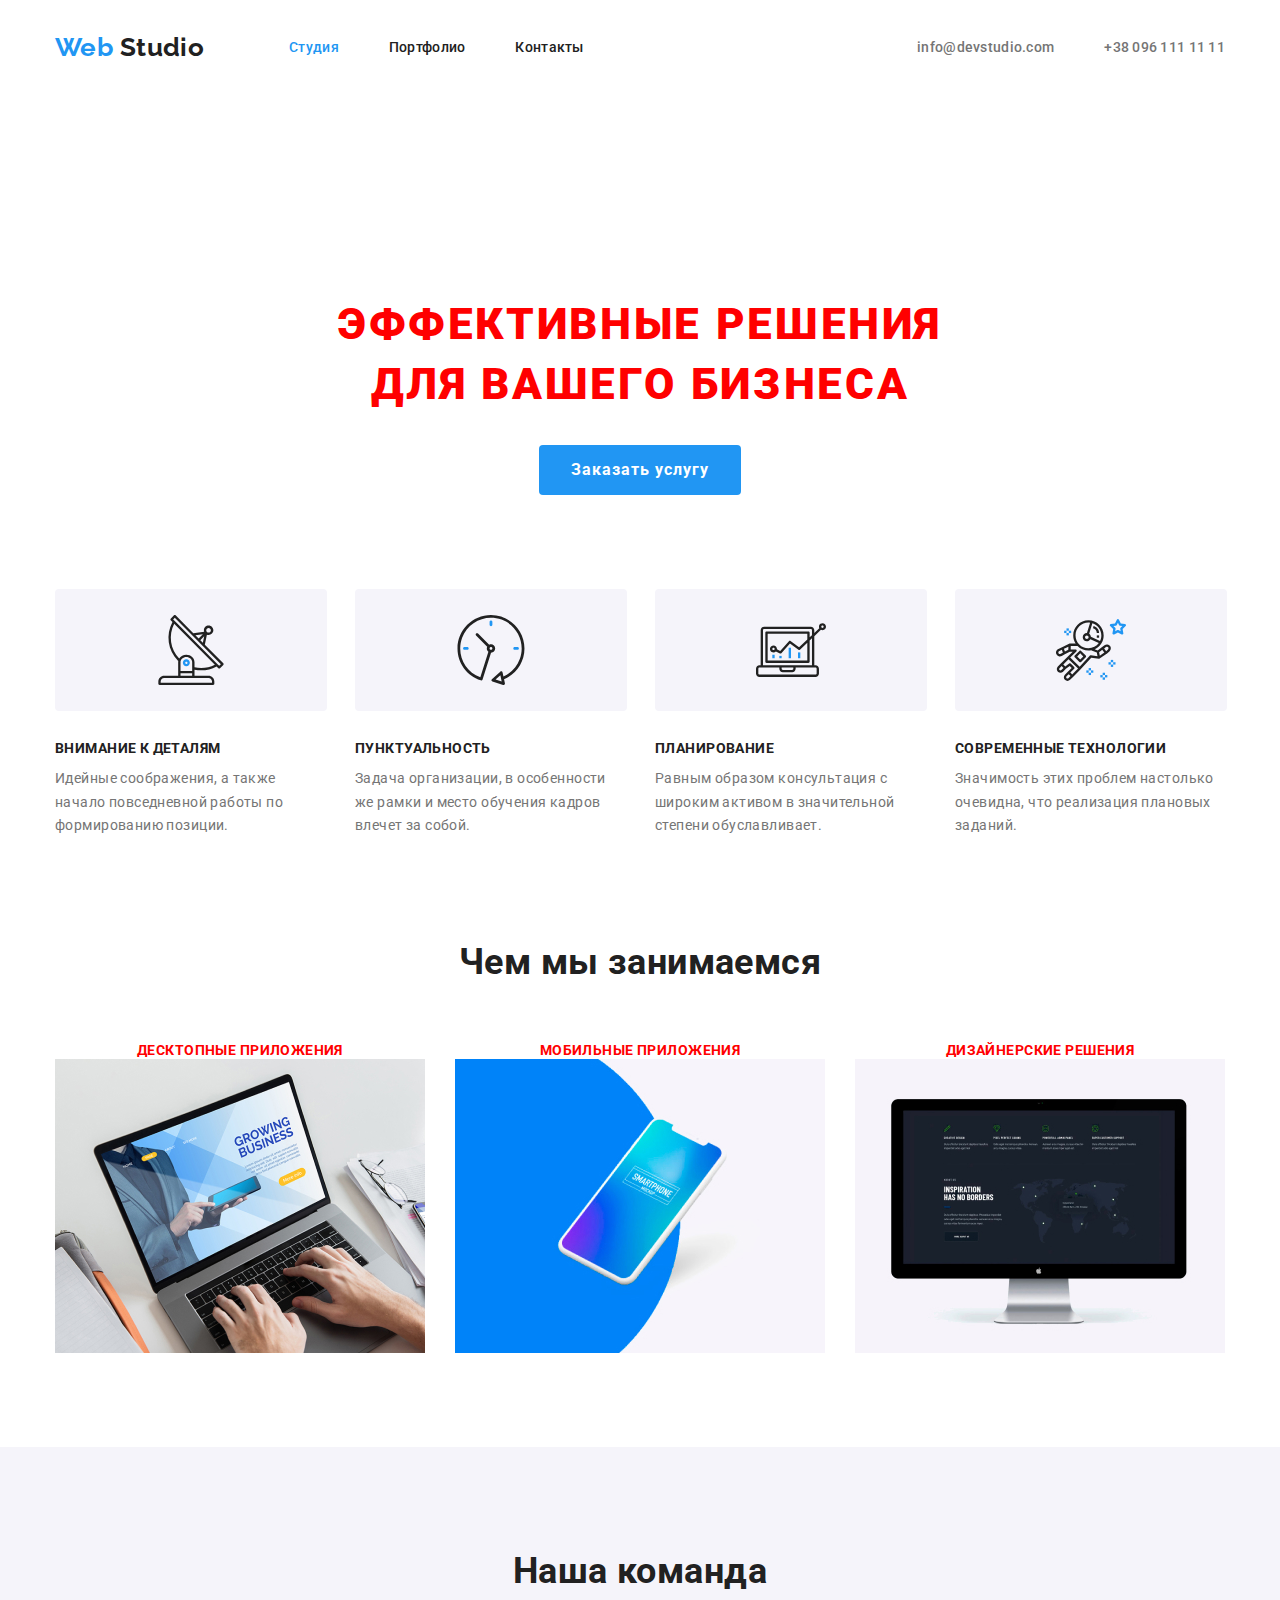
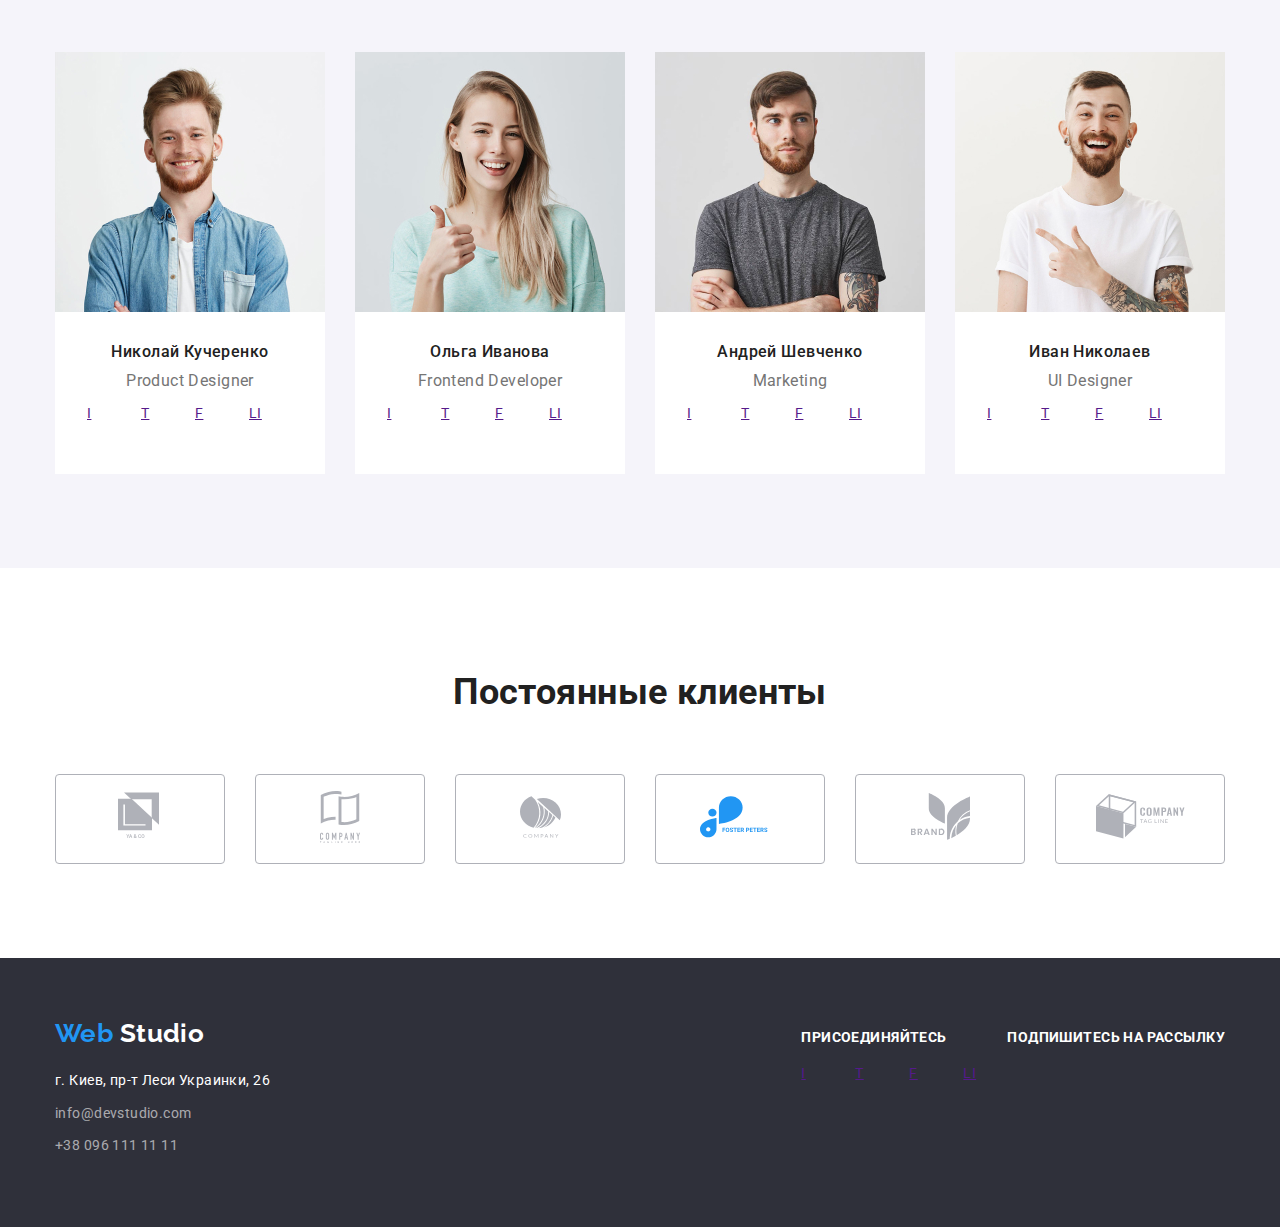
==== commit 277ea5a7: "fixing minor mistakes/improving the code" ====
--- a/index.html
+++ b/index.html
@@ -14,7 +14,7 @@
     <header>
         <div class="container header">
                     <nav class="navigation">
-                            <a href="" class="logo"><span class="part-first">Web</span><span class="part-second">Studio</span></a>
+                            <a href="" class="logo"><span class="part-first">Web</span><span class="part-second"> Studio</span></a>
                     
                             <ul class="nav list">
                                 <li class="nav-item"><a class="active-page" href="./index.html">Студия</a></li>
@@ -183,9 +183,7 @@
     <footer>
         <div class="footer-container container">
             <div class="footer-info">
-                <div class="footer-logo">
-                    <a class="logo" href=""><span class="part-first">Web</span><span class="part-second">Studio</span></a>
-                </div>
+                    <a class="logo footer-logo" href=""><span class="part-first">Web</span><span class="part-second"> Studio</span></a>
     
                 <address class="location">
                     <a class="map" href="https://goo.gl/maps/HwrvqcL7cg5Yp1Jj8">г. Киев, пр-т Леси Украинки, 26</a>
--- a/css/styles.css
+++ b/css/styles.css
@@ -61,6 +61,7 @@
     font-weight: 700;
     font-size: 36px;
     line-height: 1.7;
+
     text-align: center;
     margin-bottom: 50px;
 }
@@ -86,12 +87,17 @@
     color: var(--black-title-color);
 }
 
+.footer-logo .part-second{
+    color: #ffffff;
+}
+
 .logo{
     font-family: Raleway, sans-serif;
     text-decoration: none;
     font-weight: bold;
     font-size: 26px;
     line-height: 1.2;
+
     margin-right: 85px;
 }
 
@@ -183,7 +189,11 @@
     color: red;
 }
 
-.hero a{
+.hero .btn{
+    display: inline-block;
+    padding: 10px 32px;
+    border-radius: 4px;
+
     color: var(--white-title-color);
     background-color: var(--additional-color);
     text-decoration: none;
@@ -192,12 +202,6 @@
     line-height: 1.87;
     text-align: center;
     letter-spacing: 0.06em;   
-}
-
-.btn{
-    display: inline-block;
-    padding: 10px 32px;
-    border-radius: 4px;
 }
 
 /* наши преимущества */
@@ -366,6 +370,11 @@
 footer{
     background-color: var(--footer-bgc);
 }
+.footer-logo{
+    margin-right: 0px;
+margin-bottom: 20px;
+}
+    
 
 .location{
     display: flex;
@@ -413,12 +422,9 @@
 }
 
 .footer-info{
+    display: flex;
+    flex-direction: column;
     padding-top: 60px;
-}
-
-.footer-logo{
-    margin: 0;
-    margin-bottom: 20px;
 }
 
 
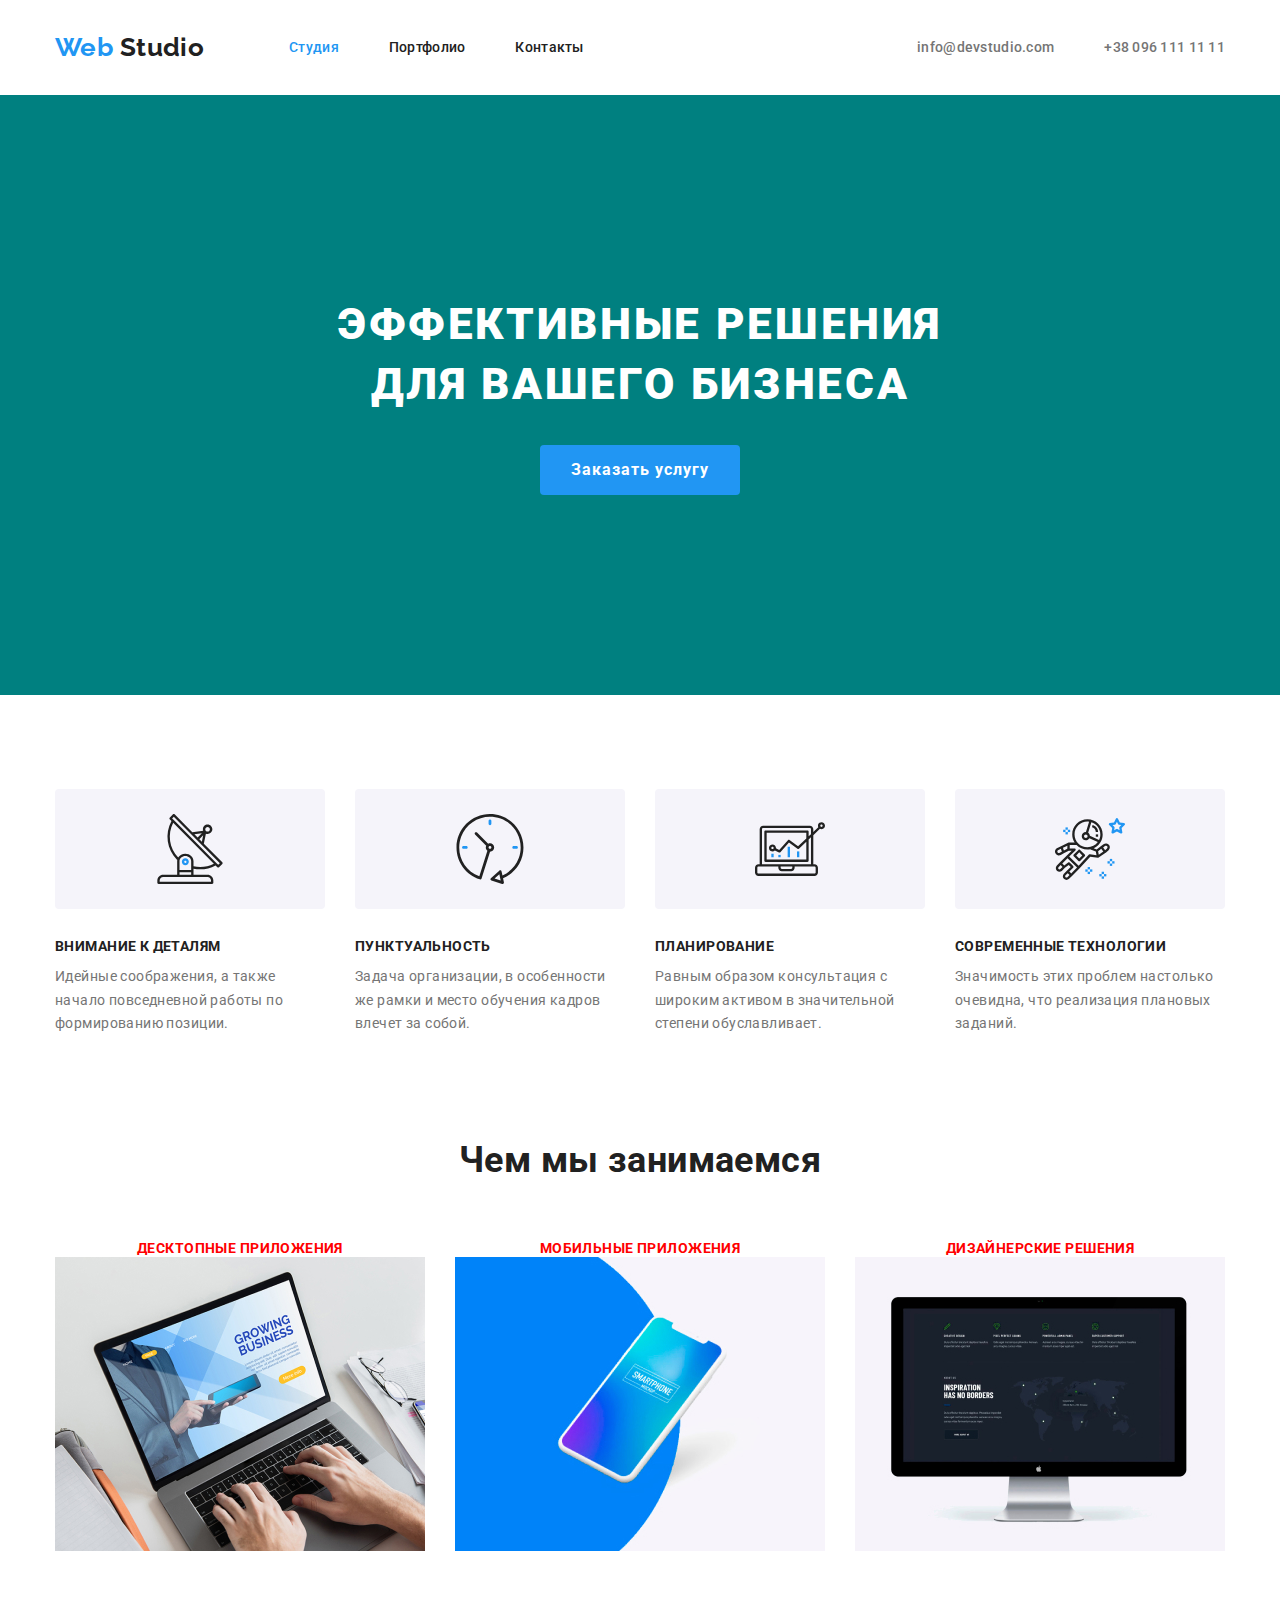
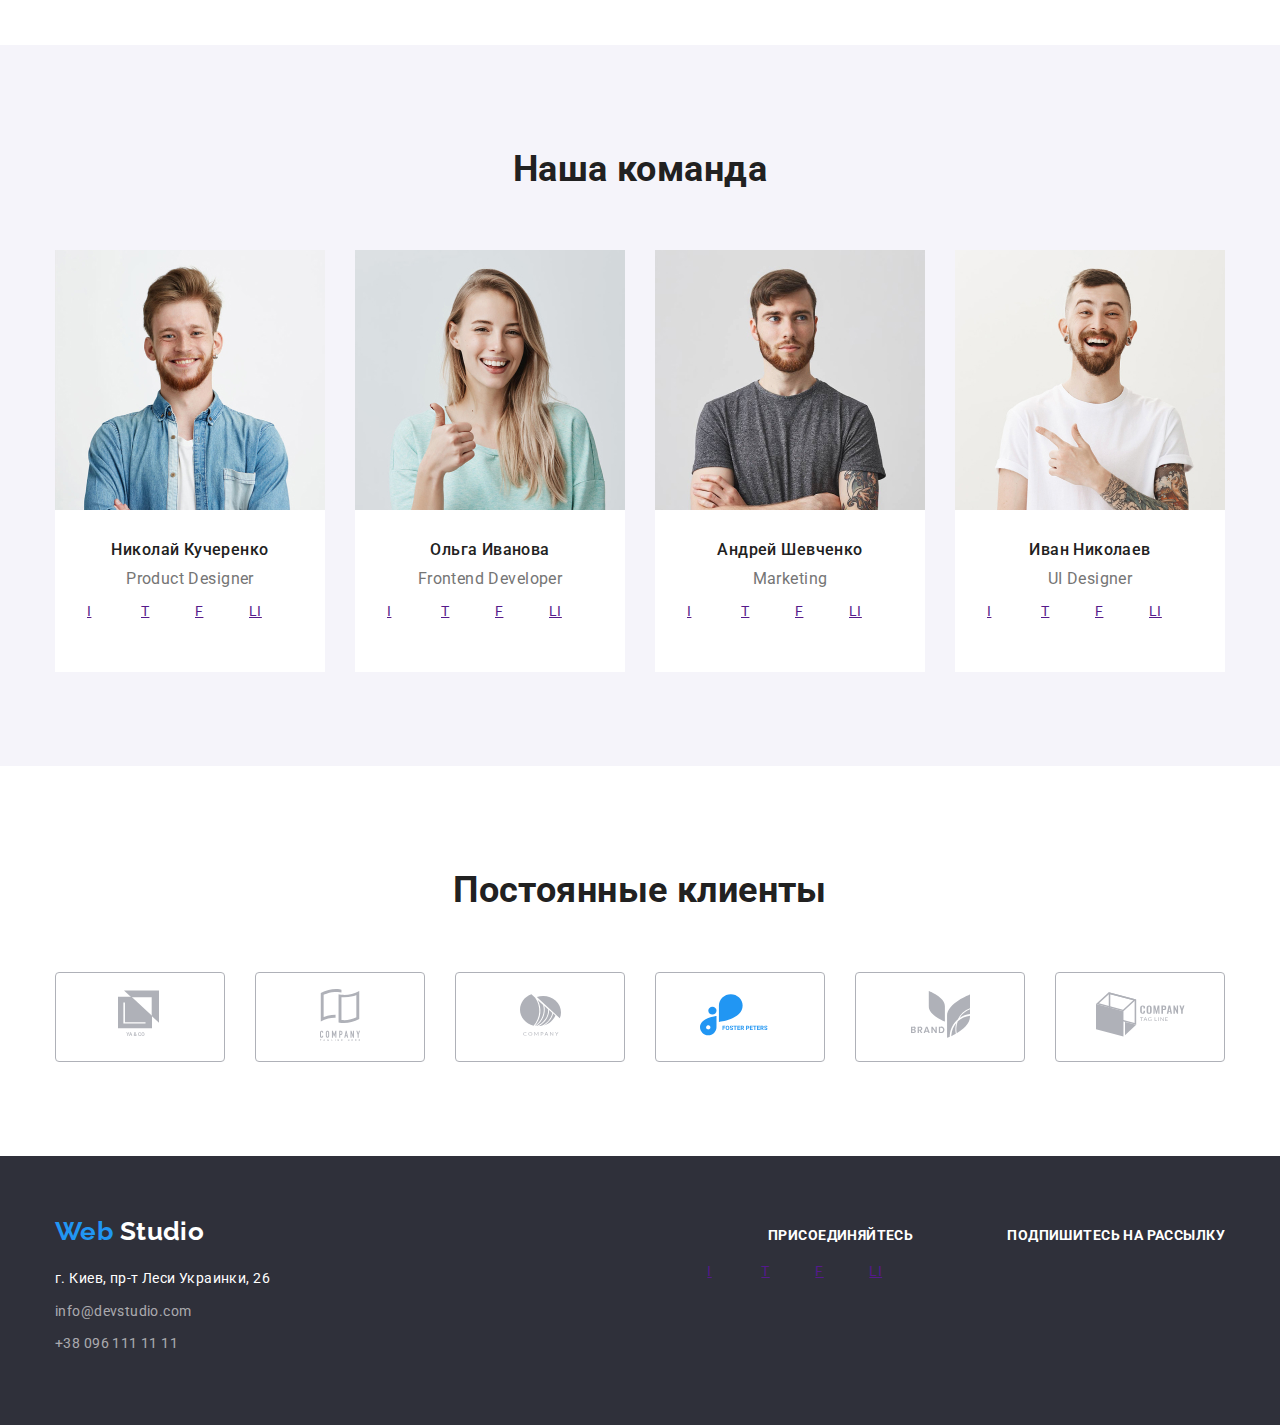
==== commit 4ba06371: "fixing home work 3 - attempt 3" ====
--- a/index.html
+++ b/index.html
@@ -6,8 +6,8 @@
     <title>WebStudio</title>
     <link href="https://fonts.googleapis.com/css2?family=Raleway:wght@700&family=Roboto:wght@400;500;700&display=swap"
         rel="stylesheet">
+    <link rel="stylesheet" href="./css/normalize.css">
     <link rel="stylesheet" href="./css/styles.css">
-    <link rel="stylesheet" href="./css/normalize.css">
 </head>
 <body>
     <!-- неизменная шапка сайта -->
@@ -35,8 +35,8 @@
 
     <main>
         <!-- герой -->
-        <section class="hero section">
-            <div class="container">
+        <section class="section">
+            <div class="hero">
                 <h1>Эффективные решения<br> для вашего бизнеса</h1>
                 <a class="btn" href=""> Заказать услугу</a>
             </div>
--- a/css/styles.css
+++ b/css/styles.css
@@ -1,12 +1,3 @@
-/* 
-1. done
-2. comment above
-3. done (dobavila klas - link:font-size:0px;)
-4. ok, done. но на вебинаре сказали, чтобы мы разделили это в этом случае.
-5. done (dobavila klas - link:font-size:0px;)
-6. */
-
-
 :root{
     --primary-text-color: #757575;
     --black-title-color: #212121;
@@ -171,27 +162,32 @@
 /* герой */
 
 .hero{
-    text-align: center;
-    margin: 0;
-}
+    display: flex;
+    flex-direction: column;
+    align-items: center;
+    padding-bottom: 200px;
+    padding-top: 200px;
+
+    background-color: teal;
+}
+
 
 .hero h1{
+
     color: var(--white-title-color);
     text-transform: uppercase;
     font-weight: 900;
     font-size: 44px;
     line-height: 1.36;
     letter-spacing: 0.06em;
-    padding-top: 200px;
-    margin: 0;
     margin-bottom: 30px;
-
-    color: red;
+    text-align: center;
 }
 
 .hero .btn{
-    display: inline-block;
-    padding: 10px 32px;
+    width: 200px;
+    padding-top: 10px;
+    padding-bottom: 10px;
     border-radius: 4px;
 
     color: var(--white-title-color);
@@ -226,7 +222,6 @@
     margin-bottom: 30px;
 
     background-color: var(--secondary-bgc);
-    border: 1px solid transparent;
     border-radius: 4px;
 }
 
@@ -326,12 +321,12 @@
     display: flex;
     justify-content: space-between;
     width: 206px;
-    margin-bottom: 24px;
 }
 
 li.sm-list-item{
     width: 44px;
     height: 44px;
+    margin-bottom: 24px;
 }
 
 /* Постоянные клиенты  */
@@ -412,11 +407,11 @@
     color: var(--white-title-color);
     text-transform: uppercase;
     margin-bottom: 20px;
+    margin-left: auto;
 }
 
 .footer-container{
     display: flex;
-    justify-content: space-between;
     padding-bottom: 60px;
     
 }
@@ -425,12 +420,14 @@
     display: flex;
     flex-direction: column;
     padding-top: 60px;
+    margin-right: auto;
 }
 
 
 .join{
     display: flex;
     flex-direction: column;
+    margin-right: 94px;
 }
 
 .footer-attention{
@@ -521,7 +518,11 @@
 }
 
 .portfolio-list-item{
-    width:370px;
+    display: flex;
+    flex-direction: column;
+    align-items: center;
+
+    width: 370px;
     margin-right: 30px;
     margin-bottom: 30px;
 
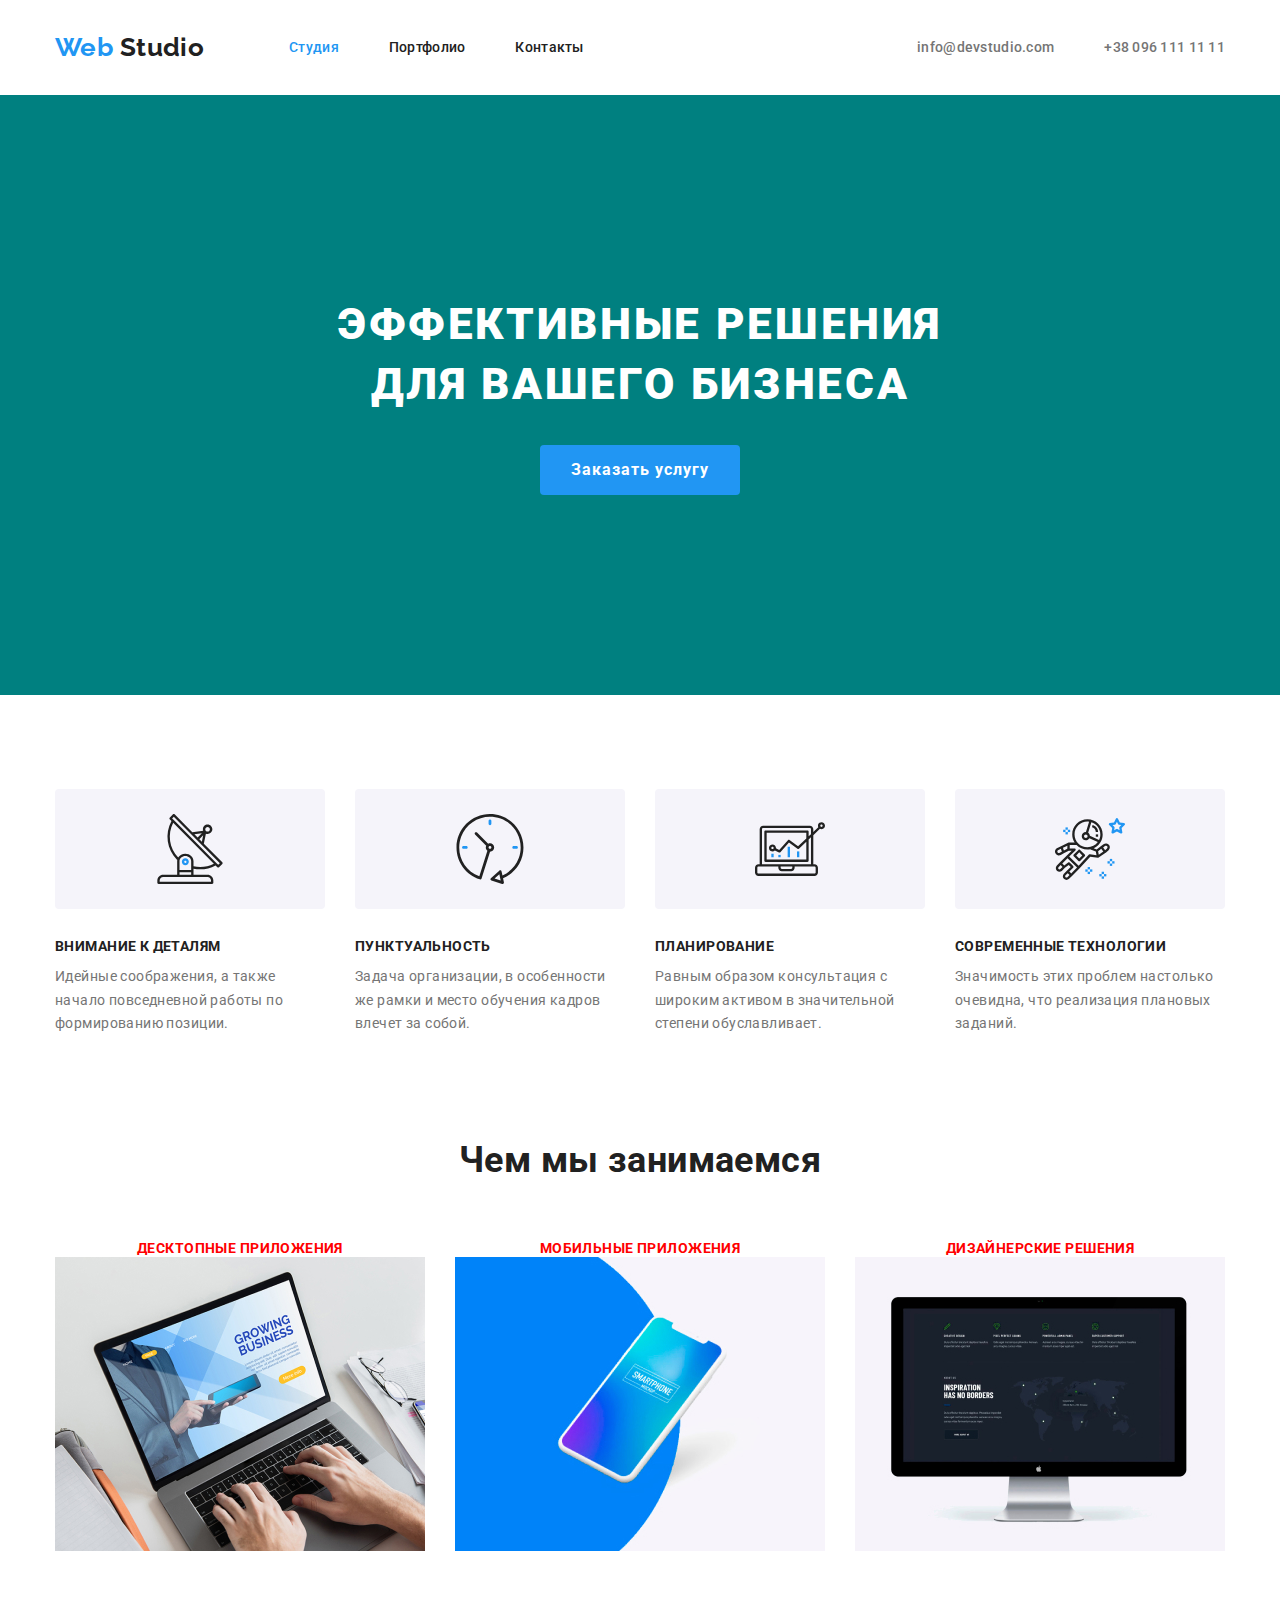
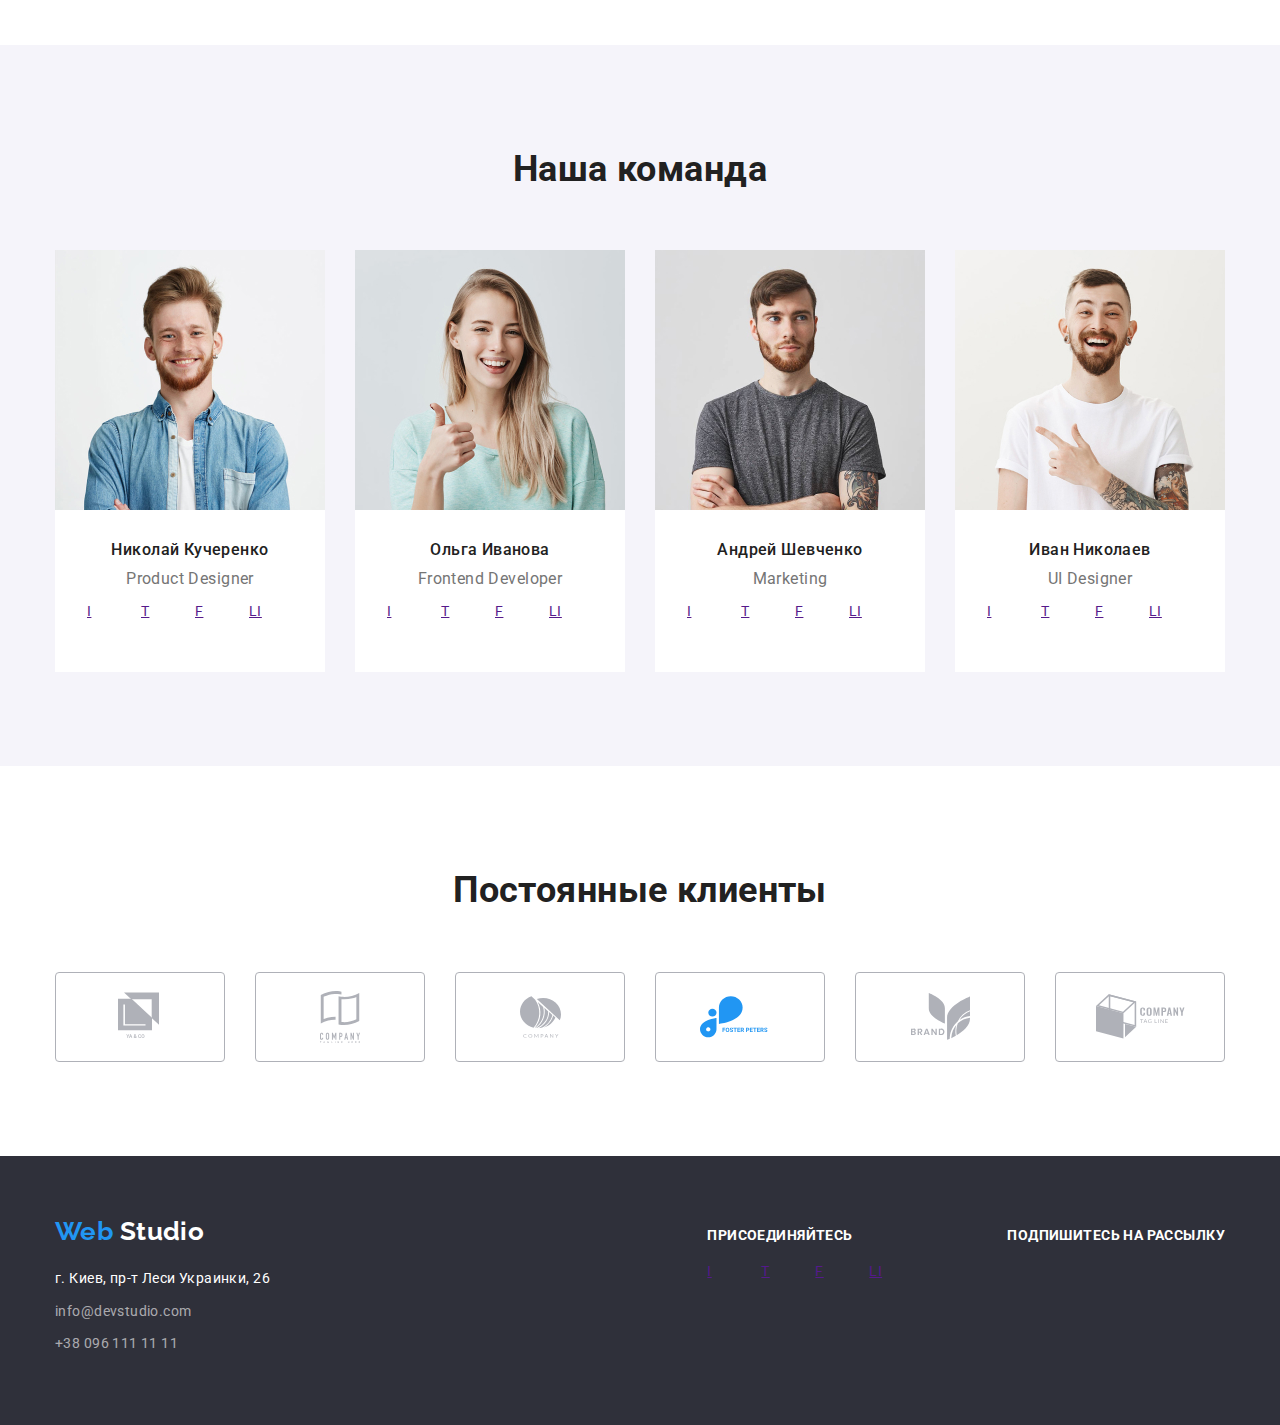
==== commit 5596527a: "lil fixes" ====
--- a/index.html
+++ b/index.html
@@ -157,19 +157,19 @@
                             <img class="clients-list-item-icon" src="./images/logo1.svg" alt="логотип компании"></a>
                     </li>
                     <li class="clients-list-item">
-                        <a href="" target="_blank"><img src="./images/logo2.svg" alt="логотип компании"></a>
-                    </li>
-                    <li class="clients-list-item">
-                        <a href="" target="_blank"><img src="./images/logo3.svg" alt="логотип компании"></a>
-                    </li>
-                    <li class="clients-list-item">
-                        <a href="" target="_blank"><img src="./images/logo4.svg" alt="логотип компании"></a>
-                    </li>
-                    <li class="clients-list-item">
-                        <a href="" target="_blank"><img src="./images/logo5.svg" alt="логотип компании"></a>
-                    </li>
-                    <li class="clients-list-item">
-                        <a href="" target="_blank"><img src="./images/logo6.svg" alt="логотип компании"></a>
+                        <a class="client" href="" target="_blank"><img src="./images/logo2.svg" alt="логотип компании"></a>
+                    </li>
+                    <li class="clients-list-item">
+                        <a class="client" href="" target="_blank"><img src="./images/logo3.svg" alt="логотип компании"></a>
+                    </li>
+                    <li class="clients-list-item">
+                        <a class="client" href="" target="_blank"><img src="./images/logo4.svg" alt="логотип компании"></a>
+                    </li>
+                    <li class="clients-list-item">
+                        <a class="client" href="" target="_blank"><img src="./images/logo5.svg" alt="логотип компании"></a>
+                    </li>
+                    <li class="clients-list-item">
+                        <a class="client" href="" target="_blank"><img src="./images/logo6.svg" alt="логотип компании"></a>
                     </li>
                 </ul>
             </div>
--- a/css/styles.css
+++ b/css/styles.css
@@ -345,7 +345,7 @@
     justify-content: space-between;
 }
 
-.clients-list-item{
+.clients-list-item .client{
 
     display: flex;
     justify-content: center;
@@ -407,7 +407,6 @@
     color: var(--white-title-color);
     text-transform: uppercase;
     margin-bottom: 20px;
-    margin-left: auto;
 }
 
 .footer-container{
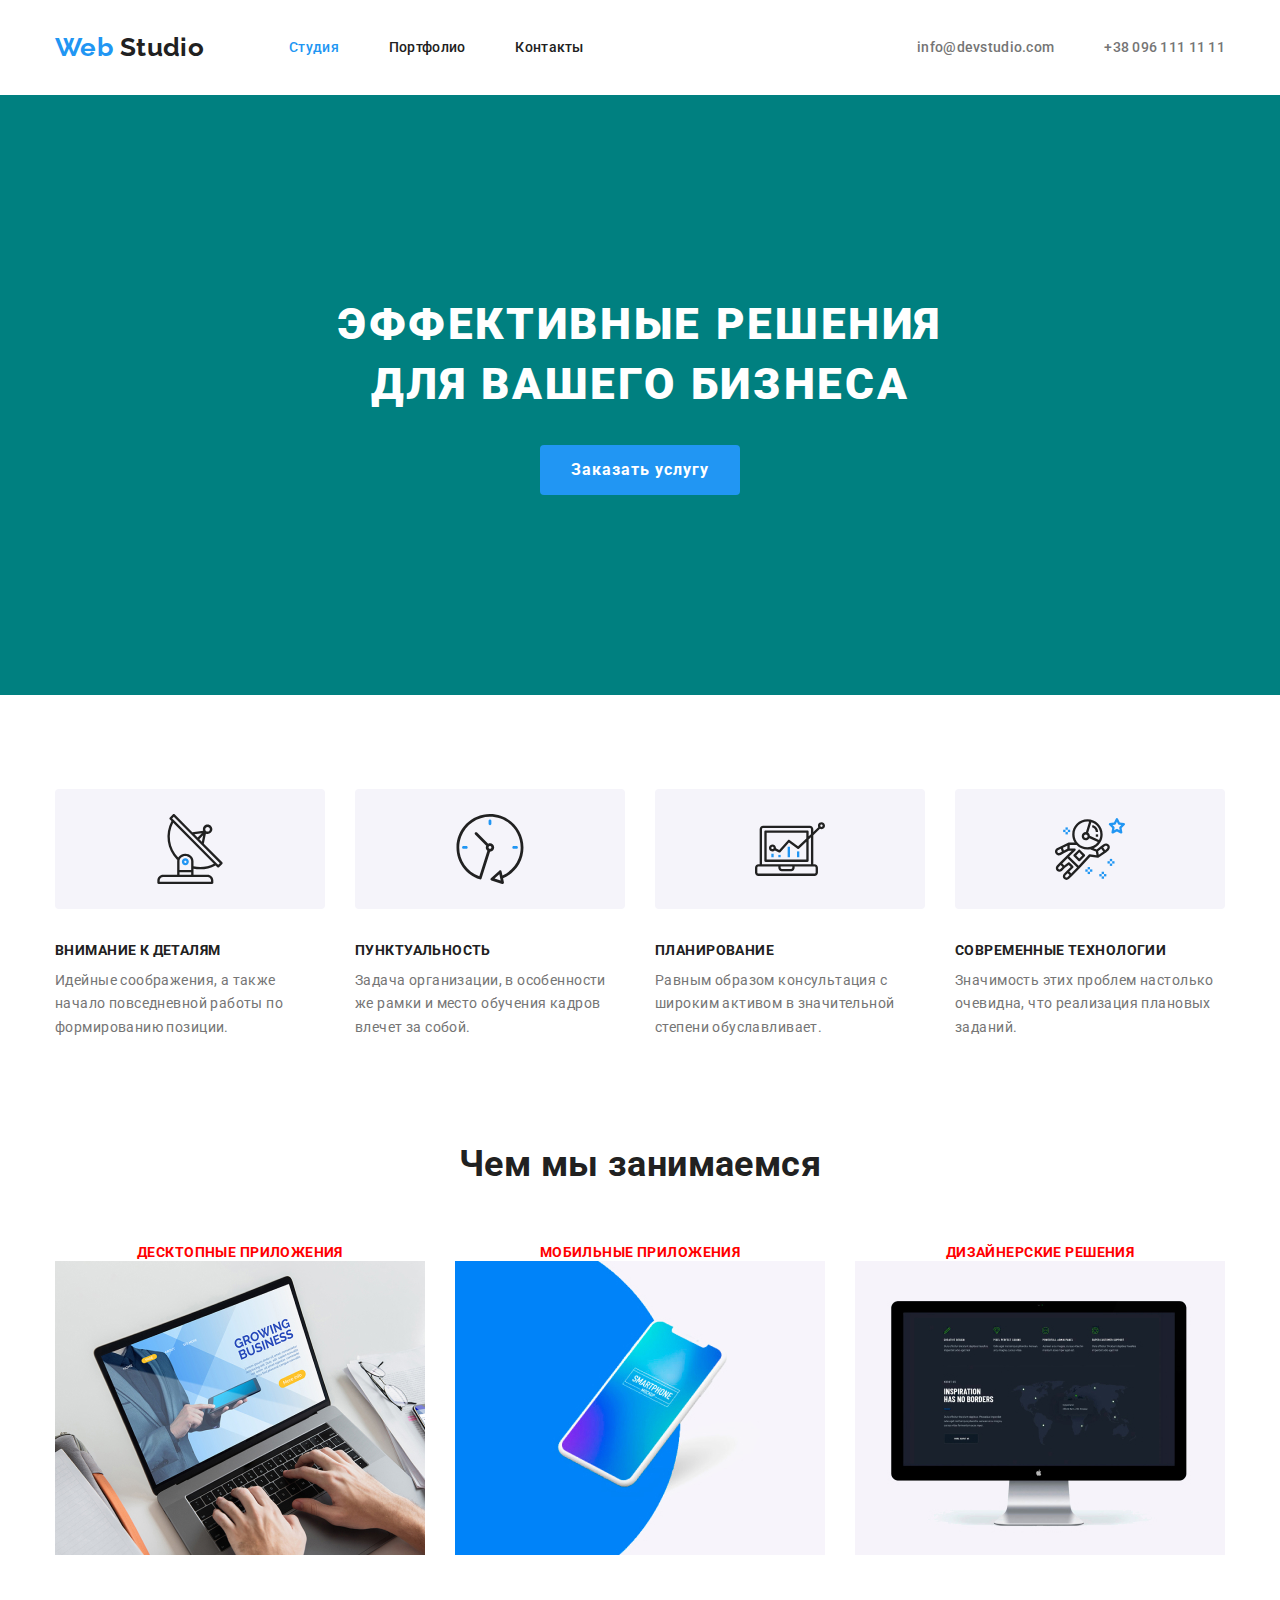
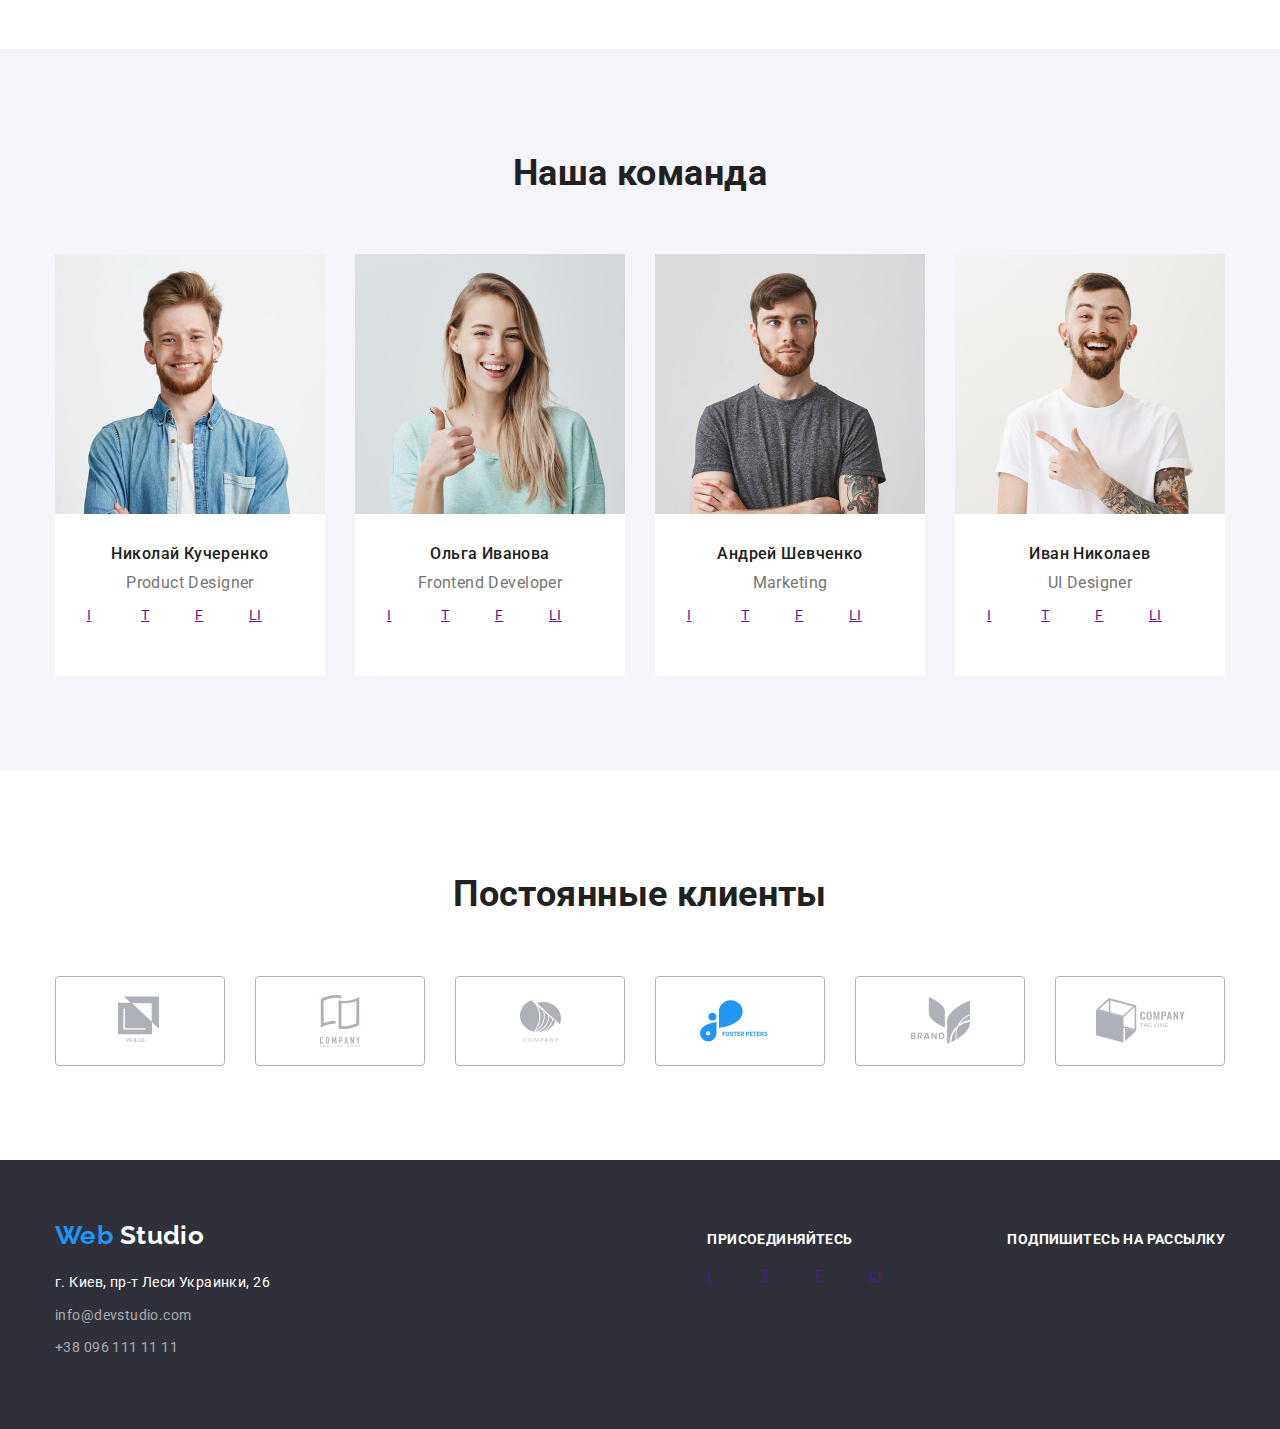
==== commit 02af24fc: "last minor changes on home work 3" ====
--- a/index.html
+++ b/index.html
@@ -46,7 +46,7 @@
         <section class="advantages section">
            <div class="container">
                 <h2 hidden>Наши преимущества</h2> <!-- заголовок будет невидимым, но должен существовать -->
-                <ul class="advantages-list list link">
+                <ul class="advantages-list list">
                     <li class="advantages-list-item">
                         <img src="./images/antenna.svg" alt="антенна">
                         <h3>Внимание к деталям</h3>
@@ -75,7 +75,7 @@
         <section class="activities section">
             <div class="container">
                 <h2 class="section-title">Чем мы занимаемся</h2>
-                <ul class="activities-list list link">
+                <ul class="activities-list list">
                     <li class="activities-list-item">
                         <h3>Десктопные приложения</h3>
                         <img src="./images/laptop1.jpg" alt="пк" width="370" height="294">
--- a/css/styles.css
+++ b/css/styles.css
@@ -167,6 +167,7 @@
     align-items: center;
     padding-bottom: 200px;
     padding-top: 200px;
+    
 
     background-color: teal;
 }
@@ -267,6 +268,10 @@
     justify-content: space-between;
 }
 
+.activities-list-item img{
+    display: block;
+}
+
 /* Команда */
 
 .team{
@@ -471,15 +476,16 @@
     margin-left: 8px;
 }
 
-/* карты */
-
 .portfolio{
     padding-bottom: 94px;
 }
 .portfolio-button:hover{
     color: var(--white-title-color);
     background-color: var(--additional-color);
-}
+    cursor: pointer;
+}
+
+/* карты */
 
 .portfolio-list a{
     text-decoration: none;
